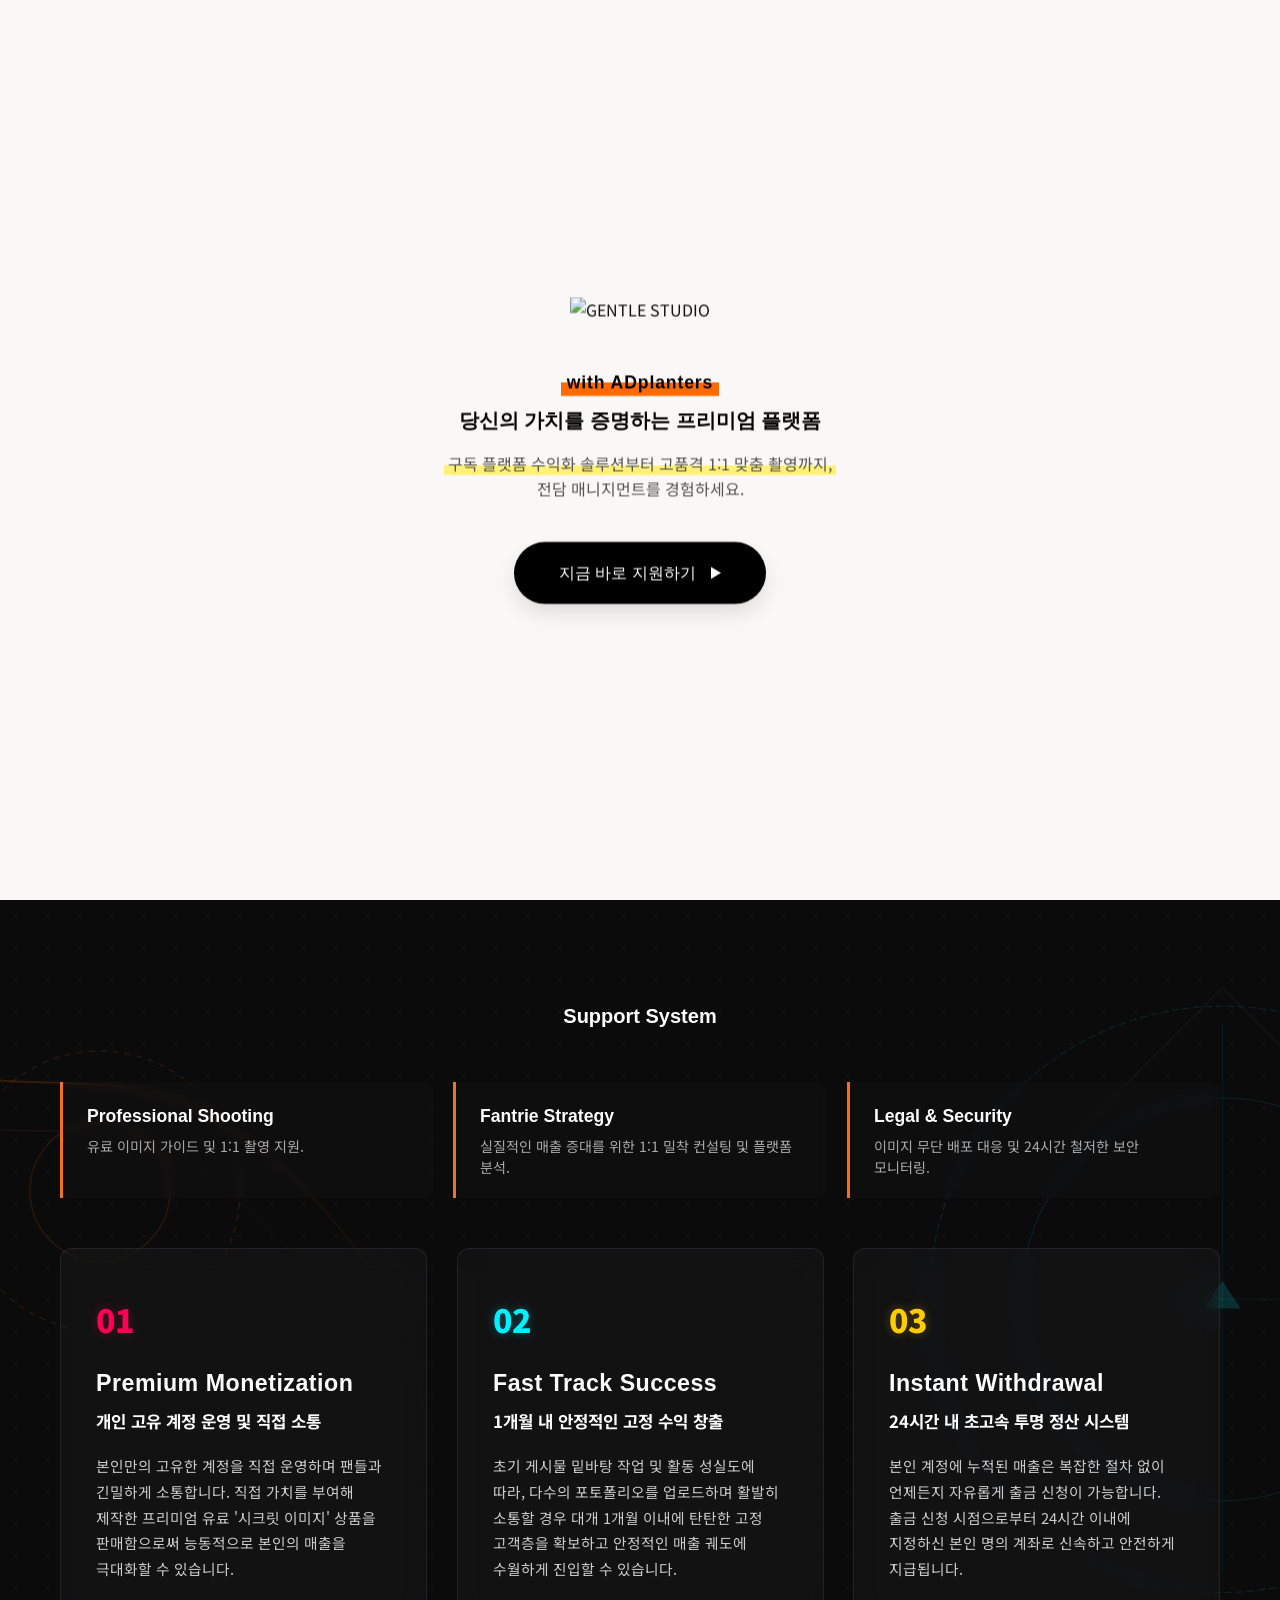
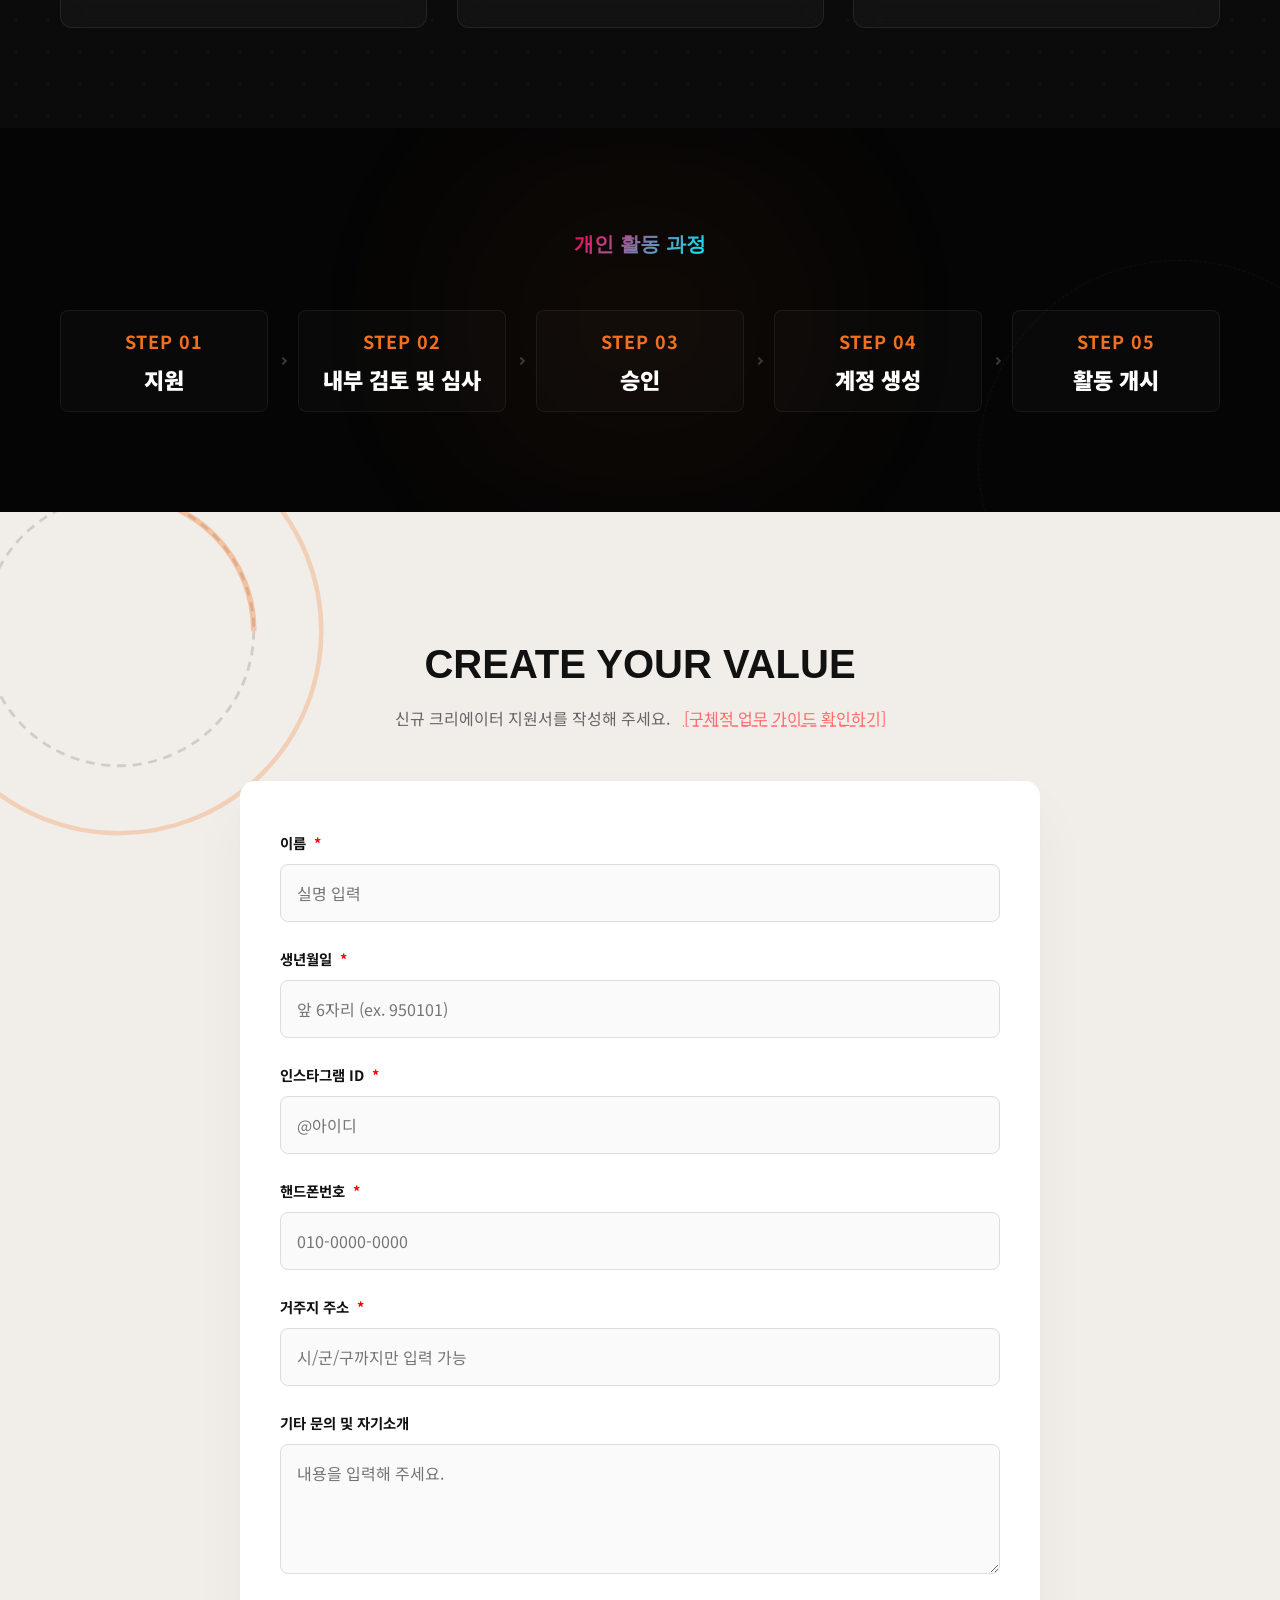
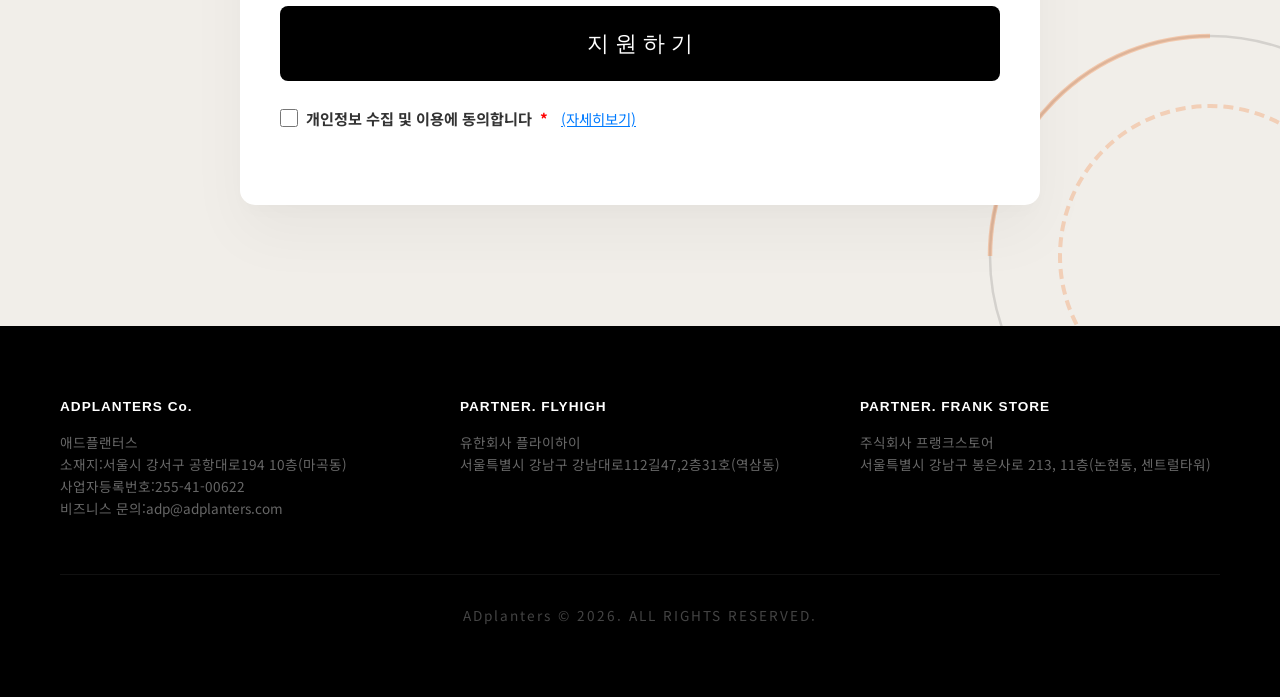
==== index.html @ e16f883f "index.html 업데이트" ====
<!DOCTYPE html>
<html lang="ko">
<head>
    <meta charset="UTF-8">
    <meta name="viewport" content="width=device-width, initial-scale=1.0, minimum-scale=1.0">
    <title>GENTLE STUDIO | Creator Recruitment</title>

    <meta name="format-detection" content="telephone=no, address=no, email=no">

    <meta property="og:type" content="website">
    <meta property="og:url" content="https://lemondetox.github.io/landing/">
    <meta property="og:title" content="GENTLE STUDIO | 크리에이터 지원">
    <meta property="og:description" content="당신의 가치를 증명하는 프리미엄 플랫폼, 전담 매니지먼트를 경험하세요.">
    <meta property="og:image" content="https://rawcdn.githack.com/lemondetox/landing/a0f288e80808452405883cf49c5b54fb92ec953e/%EC%A0%A0%ED%8B%80%EC%8A%A4%ED%8A%9C%EB%94%94%EC%98%A4-%EB%A1%9C%EA%B3%A0_Futura-pt_demi.png?raw=true">
    
    <link rel="stylesheet" href="style.css">
    
    <link rel="stylesheet" href="https://cdn.jsdelivr.net/npm/gmarket-sans@1.0.0/fonts.css">
    <link href="https://fonts.googleapis.com/css2?family=Noto+Sans+KR:wght@400;700;900&display=swap" rel="stylesheet">
</head>
<body>

    <section class="hero">
        <div class="hero-bg"></div>
        <div class="hero-overlay"></div>
        <div class="container hero-content">
            <div class="reveal">
                <img src="https://rawcdn.githack.com/lemondetox/landing/a0f288e80808452405883cf49c5b54fb92ec953e/%EC%A0%A0%ED%8B%80%EC%8A%A4%ED%8A%9C%EB%94%94%EC%98%A4-%EB%A1%9C%EA%B3%A0_Futura-pt_demi.png?raw=true" alt="GENTLE STUDIO" class="main-logo">
                
                <div class="hero-with-brand"><span>with ADplanters</span></div>
                
                <h2 class="hero-sub-title aggro-text">당신의 가치를 증명하는 프리미엄 플랫폼</h2>
                <p class="hero-desc">
                    <span class="highlight">구독 플랫폼 수익화 솔루션부터 고품격 1:1 맞춤 촬영까지,</span><br>
                    전담 매니지먼트를 경험하세요.
                </p>
                <a href="#apply-form" class="btn">
                    지금 바로 지원하기 <span class="btn-arrow"></span>
                </a>
            </div>
        </div>
    </section>

<div class="dark-theme-wrapper">

  <section class="specialties-bg section-padding">
    <div class="container">
      
      <h2 class="hero-sub-title aggro-text" style="text-align: center; margin-bottom: 50px; color: #fff;">
        Support System
      </h2>

      <div class="support-intro-grid">
        <div class="intro-card reveal">
          <h4>Professional Shooting</h4>
          <p>유료 이미지 가이드 및 1:1 촬영 지원.</p>
        </div>
        <div class="intro-card reveal">
          <h4>Fantrie Strategy</h4>
          <p>실질적인 매출 증대를 위한 1:1 밀착 컨설팅 및 플랫폼 분석.</p>
        </div>
        <div class="intro-card reveal">
          <h4>Legal & Security</h4>
          <p>이미지 무단 배포 대응 및 24시간 철저한 보안 모니터링.</p>
        </div>
      </div>

      <div class="spec-grid">
        
        <div class="spec-card reveal">
          <div class="biz-icon id-color">01</div>
          <h3>Premium Monetization</h3>
          <p class="spec-title">개인 고유 계정 운영 및 직접 소통</p>
          <p class="spec-desc">
            본인만의 고유한 계정을 직접 운영하며 팬들과 긴밀하게 소통합니다. 직접 가치를 부여해 제작한 프리미엄 유료 '시크릿 이미지' 상품을 판매함으로써 능동적으로 본인의 매출을 극대화할 수 있습니다.
          </p>
        </div>
        
        <div class="spec-card reveal">
          <div class="biz-icon time-color">02</div>
          <h3>Fast Track Success</h3>
          <p class="spec-title">1개월 내 안정적인 고정 수익 창출</p>
          <p class="spec-desc">
            초기 게시물 밑바탕 작업 및 활동 성실도에 따라, 다수의 포토폴리오를 업로드하며 활발히 소통할 경우 대개 1개월 이내에 탄탄한 고정 고객층을 확보하고 안정적인 매출 궤도에 수월하게 진입할 수 있습니다.
          </p>
        </div>
        
        <div class="spec-card reveal">
          <div class="biz-icon pay-color">03</div>
          <h3>Instant Withdrawal</h3>
          <p class="spec-title">24시간 내 초고속 투명 정산 시스템</p>
          <p class="spec-desc">
            본인 계정에 누적된 매출은 복잡한 절차 없이 언제든지 자유롭게 출금 신청이 가능합니다. 출금 신청 시점으로부터 24시간 이내에 지정하신 본인 명의 계좌로 신속하고 안전하게 지급됩니다.
          </p>
        </div>
        
      </div>
    </div>
  </section>

  <section class="activity-section section-padding" style="padding-top: 100px;">
    <div class="container">
      
      <h2 class="hero-sub-title aggro-text" style="text-align: center; margin-bottom: 50px;">
        <span class="gradient-text">개인 활동 과정</span>
      </h2>

      <div class="process-steps">
        
        <div class="step-item reveal">
          <span class="step-num">STEP 01</span>
          <p class="step-text">지원</p>
        </div>
        
        <div class="step-arrow"></div>
        
        <div class="step-item reveal">
          <span class="step-num">STEP 02</span>
          <p class="step-text">내부 검토 및 심사</p>
        </div>
        
        <div class="step-arrow"></div>
        
        <div class="step-item reveal">
          <span class="step-num">STEP 03</span>
          <p class="step-text">승인</p>
        </div>
        
        <div class="step-arrow"></div>
        
        <div class="step-item reveal">
          <span class="step-num">STEP 04</span>
          <p class="step-text">계정 생성</p>
        </div>
        
        <div class="step-arrow"></div>
        
        <div class="step-item reveal">
          <span class="step-num">STEP 05</span>
          <p class="step-text">활동 개시</p>
        </div>
        
      </div>

    </div>
  </section>

</div>

    <section class="section-padding apply-section" id="apply-form">
        <div class="container">
            <div class="reveal" style="text-align: center; margin-bottom: 50px;">
                <h2 class="aggro-text" style="font-size: 2.5rem;">CREATE YOUR VALUE</h2>
                <p style="color: #666; margin-top: 10px;">
                    신규 크리에이터 지원서를 작성해 주세요. 
                    <a href="work-details.html" target="_blank" style="color: #ff6b6b; text-decoration: underline dashed; margin-left:10px;">[구체적 업무 가이드 확인하기]</a>
                </p>
            </div>

            <div class="contact-form reveal">
                <form id="db-form">
                    
                    <div class="form-group">
                        <label for="user-name">이름 <span>*</span></label>
                        <input type="text" id="user-name" name="entry.729501465" required placeholder="실명 입력" autocomplete="name">
                    </div>
                    <div class="form-group">
                        <label for="user-age">생년월일 <span>*</span></label>
                        <input type="text" id="user-age" name="entry.733810342" required placeholder="앞 6자리 (ex. 950101)" inputmode="numeric" pattern="[0-9]*">
                    </div>
                    <div class="form-group">
                        <label for="user-insta">인스타그램 ID <span>*</span></label>
                        <input type="text" id="user-insta" name="entry.367028870" required placeholder="@아이디" autocomplete="off">
                    </div>
                    <div class="form-group">
                        <label for="user-phone">핸드폰번호 <span>*</span></label>
                        <input type="tel" id="user-phone" name="entry.2026478817" required placeholder="010-0000-0000" autocomplete="tel">
                    </div>
                    <div class="form-group">
                        <label for="user-address">거주지 주소 <span>*</span></label>
                        <input type="text" id="user-address" name="entry.57993758" required placeholder="시/군/구까지만 입력 가능">
                    </div>
                    <div class="form-group">
                        <label for="user-msg">기타 문의 및 자기소개</label>
                        <textarea id="user-msg" name="entry.560457822" rows="4" placeholder="내용을 입력해 주세요."></textarea>
                    </div>
                    <button type="submit" class="btn-submit aggro-text">지 원 하 기</button>
                    
                    <div class="form-group privacy-group">
                        <div class="checkbox-container">
                            <input type="checkbox" id="privacy-agree" name="privacy_agree">
                            <label for="privacy-agree">
                                개인정보 수집 및 이용에 동의합니다 <span class="required">*</span>
                            </label>
                            <a href="privacy.html" target="_blank" class="link-detail">(자세히보기)</a>
                        </div>
                        <div id="privacy-error" class="error-text" style="display: none;">필수체크항목입니다</div>
                    </div>
                </form>
            </div>
        </div>
    </section>

    <footer class="site-footer">
        <div class="container">
            <div class="footer-grid">
                <div class="footer-item">
                    <h4>ADPLANTERS Co.</h4>
                    <p>애드플랜터스<br>
                    소재지:서울시 강서구 공항대로194 10층(마곡동)<br>
                    사업자등록번호:255-41-00622<br>
                    비즈니스 문의:adp@adplanters.com</p>
                </div>
                <div class="footer-item">
                    <h4>PARTNER. FLYHIGH</h4>
                    <p>유한회사 플라이하이<br>
                    서울특별시 강남구 강남대로112길47,2층31호(역삼동)</p>
                </div>
                <div class="footer-item">
                    <h4>PARTNER. FRANK STORE</h4>
                    <p>주식회사 프랭크스토어<br>
                     서울특별시 강남구 봉은사로 213, 11층(논현동, 센트럴타워)</p>
                </div>
            </div>
            <div class="copyright">ADplanters &copy; 2026. ALL RIGHTS RESERVED.</div>
        </div>
    </footer>

    <script src="script.js"></script>
</body>
</html>
---- style.css ----
:root {
    --bg-color: #faf9f7; 
    --bg-alt: #f1eee9;   
    --text-dark: #111111;
    --text-light: #555555;
    
    /* 제목 및 강조용: G마켓 산스 적용 */
    --font-aggro: 'GmarketSansBold', sans-serif; 
    
    /* 본문용: Noto Sans */
    --font-sans: 'Noto Sans KR', sans-serif;
    --highlight-color: #fff176;
}

/* 1. 기본 초기화 */
* { margin: 0; padding: 0; box-sizing: border-box; }
html { scroll-behavior: smooth; }

body {
    font-family: var(--font-sans);
    color: var(--text-dark);
    background-color: var(--bg-color);
    line-height: 1.6;
    overflow-x: hidden;
}

/* 2. 스크롤 애니메이션 설정 (Reveal) - 호버 충돌 버그 전면 수정 */
.reveal {
    opacity: 0;
    transform: translateY(30px) translateZ(0);
    -webkit-transform: translateY(30px) translateZ(0);
    backface-visibility: hidden;
    -webkit-backface-visibility: hidden;
    transition: opacity 0.8s cubic-bezier(0.25, 1, 0.5, 1), 
                transform 0.8s cubic-bezier(0.25, 1, 0.5, 1);
    will-change: transform, opacity;
}

/* 스크롤 도달 시 활성화 상태 */
.reveal.active {
    opacity: 1 !important;
    transform: translateY(0) translateZ(0) !important;
    -webkit-transform: translateY(0) translateZ(0) !important;
}

/* 공통 컨테이너 */
.container { 
    position: relative; 
    z-index: 50;
    max-width: 1200px; 
    margin: 0 auto; 
    padding: 0 20px; 
}

/* 3. Hero Section */
.hero {
    position: relative;
    min-height: 100vh;
    display: flex;
    align-items: center;
    justify-content: center;
    text-align: center;
    background-color: var(--bg-color);
    z-index: 1;
    overflow: hidden;
}

.hero-bg {
    position: absolute;
    top: 0; left: 0; width: 100%; height: 100%;
    background-image: url('https://rawcdn.githack.com/lemondetox/landing/6fd5946b1fd15ceca2fa93345dbb560b29ef018d/%ED%81%AC%EB%A6%AC%EC%97%90%EC%9D%B4%ED%84%B0.png?raw=true');
    background-size: cover;
    background-position: center;
    filter: blur(3.5px);
    opacity: 0.4;
    z-index: 2;
}

.hero-overlay {
    position: absolute;
    top: 0; left: 0; width: 100%; height: 100%;
    background: rgba(250, 249, 247, 0.6);
    z-index: 3;
}

.hero-content {
    position: relative;
    z-index: 10;
}

.main-logo { 
    width: 100%;        
    max-width: 900px;    
    margin-bottom: 30px; 
    height: auto;        
}

/* 브랜드 라인 (깔끔한 검정 글씨) */
.hero-with-brand {
    font-size: 1.1rem;
    font-weight: 600;           
    color: #000000;             
    margin-top: 15px;
    margin-bottom: 8px;
    letter-spacing: 0.05em;
    text-align: center;
    font-family: 'Futura', 'Montserrat', sans-serif;
}

/* 주황색 하이라이트 효과 부분 */
.hero-with-brand span {
    position: relative;
    display: inline-block;
    padding: 0 6px;            
    background: linear-gradient(180deg, transparent 50%, #ff6b00 50%);
}

.hero-sub-title { 
    font-family: var(--font-aggro); 
    font-size: 1.25rem; 
    margin-bottom: 15px; 
    color: #000; 
}

.hero-desc { 
    font-size: 1rem; 
    color: var(--text-light); 
    margin-bottom: 40px; 
    word-break: keep-all; 
}

.aggro-text { font-family: var(--font-aggro); }

/* 형광펜 효과 */
.highlight {
    background: linear-gradient(180deg, transparent 60%, var(--highlight-color) 60%);
    padding: 0 4px;
}

/* 버튼 스타일 */
.btn {
    display: inline-flex;
    align-items: center;
    padding: 18px 45px;
    background: #000;
    color: #fff !important;
    text-decoration: none;
    border-radius: 50px;
    font-family: var(--font-aggro);
    transition: all 0.3s ease;
    box-shadow: 0 10px 20px rgba(0,0,0,0.1);
}

.btn:hover { transform: translateY(-3px); box-shadow: 0 15px 30px rgba(0,0,0,0.2); }

.btn-arrow {
    width: 0; height: 0;
    border-top: 6px solid transparent;
    border-bottom: 6px solid transparent;
    border-left: 10px solid #fff;
    margin-left: 15px;
}


/* ==========================================
   다크 통합 래퍼 (그라데이션 텍스트 가독성 최적화 세팅)
   ========================================== */
.dark-theme-wrapper {
    position: relative;
    background-color: #050505; 
    z-index: 10;
    overflow: hidden; 
}

.dark-theme-wrapper::before {
    content: '';
    position: absolute;
    top: 0;
    left: 0;
    width: 100%;
    height: 100%;
    background-image: url("https://rawcdn.githack.com/lemondetox/landing/95039a1d7aeacab0e42e5237d68840ef68c95f6d/%EB%B0%B0%EA%B2%BD%EC%A7%80.jpg?raw=true");
    background-size: cover;
    background-position: center;
    background-repeat: no-repeat;
    opacity: 0.1;       
    filter: blur(12px); 
    z-index: 1; 
    pointer-events: none; 
}

.dark-theme-wrapper::after {
    content: '';
    position: absolute;
    top: 0; left: 0; width: 100%; height: 100%;
    background: linear-gradient(180deg, #050505 0%, transparent 15%, transparent 85%, #050505 100%);
    z-index: 2;
    pointer-events: none;
}


/* ==========================================
   4. Support System (프리미엄 기하학 SVG 일러스트 배경 탑재)
   ========================================== */
.specialties-bg { 
    position: relative; 
    overflow: hidden;
    background-color: #0b0b0c; 
    color: #fff; 
    z-index: 20; 
    
    /* PC용 기본 도트 패턴 */
    background-image: radial-gradient(rgba(255, 255, 255, 0.04) 1.5px, transparent 1.5px);
    background-size: 32px 32px;
    transition: background 0.3s ease;
}
.section-padding { padding: 100px 0; }

/* 왼쪽 배경: 프리미엄 오렌지 테크니컬 유기적 라인 & 차트 일러스트 */
.specialties-bg::before {
    content: "";
    position: absolute;
    top: 5%;
    left: -50px;
    width: 500px;
    height: 800px;
    z-index: 1;
    pointer-events: none;
    background-repeat: no-repeat;
    background-size: contain;
    background-image: url("data:image/svg+xml,%3Csvg xmlns='http://www.w3.org/2000/svg' width='500' height='800' viewBox='0 0 500 800' fill='none'%3E%3Cpath d='M-100 100 C 100 200, 200 50, 400 300 S 300 700, 600 600' stroke='url(%23grad1)' stroke-width='2' opacity='0.25'/%3E%3Cpath d='M-100 160 C 120 240, 180 100, 380 360 S 340 690, 580 640' stroke='url(%23grad1)' stroke-width='1' opacity='0.15'/%3E%3Ccircle cx='150' cy='250' r='140' stroke='%23ff6b00' stroke-width='1' stroke-dasharray='6 6' opacity='0.2'/%3E%3Ccircle cx='150' cy='250' r='70' stroke='%23ff6b00' stroke-width='1.5' opacity='0.12'/%3E%3Cdefs%3E%3ClinearGradient id='grad1' x1='0%25' y1='0%25' x2='100%25' y2='100%25'%3E%3Cstop offset='0%25' stop-color='%23ff6b00'/%3E%3Cstop offset='100%25' stop-color='transparent'/%3E%3C/linearGradient%3E%3C/defs%3E%3C/svg%3E");
    transition: all 0.3s ease;
}

/* 오른쪽 배경: 세련된 테크 에이전시 서클 & 디지털 레이아웃 일러스트 */
.specialties-bg::after {
    content: "";
    position: absolute;
    bottom: 5%;
    right: -80px;
    width: 550px;
    height: 800px;
    z-index: 1;
    pointer-events: none;
    background-repeat: no-repeat;
    background-size: contain;
    background-image: url("data:image/svg+xml,%3Csvg xmlns='http://www.w3.org/2000/svg' width='600' height='800' viewBox='0 0 600 800' fill='none'%3E%3Ccircle cx='450' cy='450' r='220' stroke='%2300f0ff' stroke-width='1' opacity='0.12'/%3E%3Ccircle cx='450' cy='450' r='320' stroke='%2300f0ff' stroke-width='1' stroke-dasharray='8 4' opacity='0.15'/%3E%3Cline x1='100' y1='450' x2='600' y2='450' stroke='%2300f0ff' stroke-width='1' opacity='0.08'/%3E%3Cline x1='450' y1='150' x2='450' y2='750' stroke='%2300f0ff' stroke-width='1' opacity='0.08'/%3E%3Cpath d='M 280 280 L 450 110 L 620 280' stroke='%23ffffff' stroke-width='1' opacity='0.08'/%3E%3Cpolygon points='450,430 470,460 430,460' fill='%2300f0ff' opacity='0.15'/%3E%3C/svg%3E");
    transition: all 0.3s ease;
}

/* 3대 기본 지원 핵심 요약 스펙 그리드 */
.support-intro-grid {
    display: grid;
    grid-template-columns: repeat(3, 1fr);
    gap: 20px;
    margin-bottom: 50px;
}

.intro-card {
    background: rgba(255, 255, 255, 0.015);
    border-left: 3px solid #f37021; 
    padding: 20px 24px;
    border-radius: 0 8px 8px 0;
    backdrop-filter: blur(5px);
    -webkit-backdrop-filter: blur(5px);
}

.intro-card h4 {
    font-family: var(--font-aggro);
    font-size: 1.1rem;
    color: #ffffff;
    margin-bottom: 6px;
}

.intro-card p {
    font-size: 0.88rem;
    color: #aaaaaa;
    line-height: 1.5;
    word-break: keep-all;
}

/* 심층 프리미엄 강점 그리드 */
.spec-grid { 
    display: grid; 
    grid-template-columns: repeat(auto-fit, minmax(280px, 1fr)); 
    gap: 30px; 
}

/* 시네마틱 글래스모피즘 박스 구조 설정 */
.spec-card { 
    background: rgba(255, 255, 255, 0.03); 
    backdrop-filter: blur(15px); 
    -webkit-backdrop-filter: blur(15px);
    border: 1px solid rgba(255, 255, 255, 0.08); 
    padding: 45px 35px; 
    border-radius: 12px;
    transform-style: preserve-3d;
    -webkit-transform-style: preserve-3d;
    transition: all 0.4s cubic-bezier(0.16, 1, 0.3, 1);
}

.spec-card.active:hover { 
    transform: translateY(-8px) translateZ(0) !important;
    -webkit-transform: translateY(-8px) translateZ(0) !important;
    background: rgba(255, 255, 255, 0.07);
    border-color: rgba(255, 255, 255, 0.25);
    box-shadow: 0 20px 40px rgba(0, 0, 0, 0.6);
}

.spec-card h3 { 
    margin-bottom: 6px; 
    font-size: 1.45rem; 
    color: #fff; 
    font-family: var(--font-aggro);
    letter-spacing: 0.5px;
}

.spec-title {
    font-size: 1.05rem;
    font-weight: 700;
    color: #ffffff;
    margin-bottom: 18px;
}

.spec-desc { 
    color: #cccccc; 
    font-size: 0.92rem; 
    line-height: 1.75;
    word-break: keep-all;
}

/* 숫자 인디케이터 라벨 */
.biz-icon {
    font-size: 2rem;
    font-weight: 900;
    margin-bottom: 20px;
    font-family: 'Noto Sans KR', sans-serif;
}
.biz-icon.id-color { color: #ff0055; text-shadow: 0 0 10px rgba(255, 0, 85, 0.3); }
.biz-icon.time-color { color: #00f0ff; text-shadow: 0 0 10px rgba(0, 240, 255, 0.3); }
.biz-icon.pay-color { color: #ffcc00; text-shadow: 0 0 10px rgba(255, 204, 0, 0.3); }


/* ==========================================
   5. Form Section (모바일 왜곡 절대 안 일어나는 고정 크기 듀얼 배치)
   ========================================== */
.apply-section { 
    background: var(--bg-alt); 
    position: relative; 
    z-index: 20; 
    overflow: hidden; 
    padding: 120px 0;
}

/* 신청폼 왼쪽 상단: 모던 테크 서클 패턴 */
.apply-section::before {
    content: "";
    position: absolute;
    top: -50px;
    left: -50px;
    width: 450px;
    height: 450px;
    z-index: 1;
    pointer-events: none;
    background-repeat: no-repeat;
    background-size: contain;
    background-image: url("data:image/svg+xml,%3Csvg xmlns='http://www.w3.org/2000/svg' width='400' height='400' viewBox='0 0 400 400' fill='none'%3E%3Ccircle cx='150' cy='150' r='180' stroke='%23f37021' stroke-width='4' opacity='0.25'/%3E%3Ccircle cx='150' cy='150' r='120' stroke='%23000000' stroke-width='2.5' stroke-dasharray='8 6' opacity='0.14'/%3E%3Cpath d='M 150 30 A 120 120 0 0 1 270 150' stroke='%23f37021' stroke-width='5' opacity='0.35'/%3E%3C/svg%3E");
    transition: all 0.3s ease;
}

/* 신청폼 오른쪽 하단: 모던 기하학 곡선 아웃라인 */
.apply-section::after {
    display: block !important; 
    content: "";
    position: absolute;
    bottom: -80px;
    right: -80px;
    width: 500px;
    height: 500px;
    z-index: 1;
    pointer-events: none;
    background-repeat: no-repeat;
    background-size: contain;
    background-image: url("data:image/svg+xml,%3Csvg xmlns='http://www.w3.org/2000/svg' width='500' height='500' viewBox='0 0 500 500' fill='none'%3E%3Ccircle cx='350' cy='350' r='220' stroke='%23000000' stroke-width='2.5' opacity='0.12'/%3E%3Ccircle cx='350' cy='350' r='150' stroke='%23f37021' stroke-width='4' stroke-dasharray='10 6' opacity='0.25'/%3E%3Cpath d='M 130 350 A 220 220 0 0 1 350 130' stroke='%23f37021' stroke-width='4.5' opacity='0.3'/%3E%3C/svg%3E");
    transition: all 0.3s ease;
}

.contact-form { 
    position: relative;
    z-index: 5;
    background: #fff; 
    padding: 50px 40px; 
    border-radius: 15px; 
    max-width: 800px; 
    margin: 0 auto; 
    box-shadow: 0 30px 60px rgba(0, 0, 0, 0.04), 0 10px 20px rgba(0, 0, 0, 0.02); 
}

.form-group { margin-bottom: 25px; text-align: left; }
.form-group label { display: block; margin-bottom: 10px; font-weight: 700; color: #111; font-size: 0.9rem; }

.form-group label span {
    color: #ff0000 !important;
    margin-left: 4px;
    font-weight: bold;
}

.form-group input, .form-group textarea { 
    width: 100%; 
    padding: 16px; 
    border: 1px solid #ddd; 
    border-radius: 8px; 
    font-family: var(--font-sans); 
    background: #fafafa;
    font-size: 1rem;
}

.form-group input:focus { outline: none; border-color: #000; background: #fff; }

.btn-submit { 
    width: 100%; 
    padding: 22px; 
    background: #000; 
    color: #fff; 
    border: none; 
    font-family: var(--font-aggro); 
    font-size: 1.4rem; 
    border-radius: 8px; 
    cursor: pointer; 
    transition: background 0.3s;
}

.btn-submit:hover { background: #333; }


/* ==========================================
   6. Footer
   ========================================== */
.site-footer { 
    background: #000; 
    color: #fff; 
    padding: 70px 0; 
    font-size: 0.85rem; 
    position: relative; 
    z-index: 20; 
}

.footer-grid { 
    display: grid; 
    grid-template-columns: repeat(auto-fit, minmax(250px, 1fr)); 
    gap: 40px; 
}

.footer-item h4 { font-family: var(--font-aggro); margin-bottom: 15px; letter-spacing: 1px; }
.footer-item p { color: #666; margin-bottom: 5px; }

.copyright { 
    margin-top: 50px; 
    padding-top: 30px; 
    border-top: 1px solid #111; 
    text-align: center; 
    color: #444; 
    letter-spacing: 2px;
}

/* 개인정보 동의 영역 스타일 */
.privacy-group {
    margin-top: 25px;
    margin-bottom: 25px;
}

.checkbox-container {
    display: flex;
    align-items: center;
    flex-wrap: wrap;
    gap: 8px;
}

.checkbox-container input[type="checkbox"] {
    width: 18px;
    height: 18px;
    margin: 0;
    cursor: pointer;
    flex-shrink: 0; 
}

.checkbox-container label {
    display: inline; 
    margin-bottom: 0;
    cursor: pointer;
    font-size: 0.95rem;
    color: #333;
}

.checkbox-container .required {
    color: #ff4d4d;
}

.link-detail {
    color: #007bff;
    text-decoration: underline;
    font-size: 0.9rem;
    margin-left: 5px;
}

.error-text {
    color: #ff4d4d;
    font-size: 0.85rem;
    margin-top: 8px;
    font-weight: 700;
    text-align: left;
}


/* ==========================================
   7. 개인 활동 과정 프리미엄 스타일 (오렌지 래디얼 후광 및 점선 원형 패턴 탑재)
   ========================================== */
.activity-section {
    background-color: transparent; 
    color: #ffffff;
    position: relative;
    z-index: 20;
    padding-top: 0; 
    padding-bottom: 100px;
    overflow: hidden;
}

/* 활동 과정 배경: 조명 효과 */
.activity-section::before {
    content: "";
    position: absolute;
    top: 50%; left: 50%;
    transform: translate(-50%, -50%);
    width: 800px; height: 400px;
    background: radial-gradient(circle, rgba(243, 112, 33, 0.05) 0%, transparent 70%);
    filter: blur(30px);
    z-index: 1;
    pointer-events: none;
    transition: all 0.3s ease;
}

/* 활동 과정 배경: 점선 원형 패턴 */
.activity-section::after {
    content: "";
    position: absolute;
    bottom: -150px;
    right: -100px;
    width: 400px;
    height: 400px;
    border: 1px dashed rgba(255, 255, 255, 0.04);
    border-radius: 50%;
    z-index: 1;
    pointer-events: none;
    transition: all 0.3s ease;
}

.gradient-text {
    background: linear-gradient(135deg, #ff0055, #00f0ff);
    background-clip: text;
    -webkit-background-clip: text;
    -webkit-text-fill-color: transparent;
}

.process-steps {
    position: relative;
    z-index: 5;
    display: flex;
    align-items: center;
    justify-content: space-between;
    gap: 8px;
    margin-top: 40px;
}

.process-steps .step-item {
    text-align: center;
}

.step-item {
    flex: 1;
    background: rgba(255, 255, 255, 0.02);
    border: 1px solid rgba(255, 255, 255, 0.06);
    padding: 16px 8px; 
    border-radius: 8px;
    transform-style: preserve-3d;
    -webkit-transform-style: preserve-3d;
    transition: all 0.3s cubic-bezier(0.16, 1, 0.3, 1);
}

.step-item.active:hover {
    background: rgba(255, 255, 255, 0.05);
    border-color: #f37021;
    transform: translateY(-3px) translateZ(0) !important;
    -webkit-transform: translateY(-3px) translateZ(0) !important;
}

/* STEP 01, STEP 02 등 숫자 부분 크기 대폭 상향 */
.process-steps .step-num {
    font-size: 18px !important;   
    font-weight: 700;            
    color: #f37021; 
    letter-spacing: 1px;         
    display: block;
    margin-bottom: 8px;          
}

/* '지원', '승인' 등 한글 텍스트 대폭 상향 및 타이틀 하단 시인성 확보 */
.process-steps .step-text {
    font-size: 22px !important;   
    font-weight: 900;            
    color: #fff;                 
    line-height: 1.4;
    word-break: keep-all;
}

.step-arrow {
    width: 6px;
    height: 6px;
    border-top: 2px solid rgba(255, 255, 255, 0.2);
    border-right: 2px solid rgba(255, 255, 255, 0.2);
    transform: rotate(45deg);
    flex-shrink: 0;
    margin: 0 4px;
}

/* 지원하기 버튼이 전송 중(잠금) 상태일 때의 비활성화 스타일 */
.btn-submit:disabled {
    background: #666 !important; 
    opacity: 0.6;               
    cursor: not-allowed;        
}


/* ==========================================
   ✨ [완벽 수정] 모바일(90% 사용자) 화면 매칭 및 흐려짐 현상 차단 솔루션
   ========================================== */
@media (max-width: 1024px) {
    /* 1. Support System 영역 모바일 최적화 */
    .specialties-bg {
        /* 모바일 액정 가독성을 위해 도트 밀도와 선명도를 3배 상향 */
        background-image: radial-gradient(rgba(255, 255, 255, 0.12) 2px, transparent 2px) !important;
        background-size: 20px 20px !important;
    }
    
    /* 세로로 정렬된 카드 뒤에 완전히 묻히지 않도록, 패턴 크기를 키우고 상하 여백 공간으로 탈출 배치 */
    .specialties-bg::before {
        width: 380px !important;    /* 패턴 크기 확대 */
        height: 600px !important;
        left: -80px !important;
        top: -5% !important;        /* 타이틀 좌측 여백 뒤쪽으로 이동 */
        opacity: 0.45 !important;   /* 유리 필터 블러를 뚫고 나오도록 투명도 대폭 상향 */
    }
    .specialties-bg::after {
        width: 400px !important;
        height: 600px !important;
        right: -100px !important;
        bottom: -5% !important;     /* 최하단 카드 아래 여백으로 이동 */
        opacity: 0.45 !important;
    }

    /* 2. 신청폼 영역 모바일 최적화 */
    .apply-section::before {
        width: 260px !important;
        height: 260px !important;
        top: -40px !important;
        left: -40px !important;
        opacity: 0.45 !important;
    }
    .apply-section::after {
        width: 280px !important;
        height: 280px !important;
        bottom: -50px !important;
        right: -50px !important;
        opacity: 0.45 !important;
    }

    /* 3. 개인 활동 과정 섹션 모바일 최적화 */
    /* 모바일에서 5개 박스가 세로로 길게 정렬되므로 은은한 주황색 백라이트 크기를 와이드하게 확장 */
    .activity-section::before {
        width: 140% !important;
        height: 500px !important;
        background: radial-gradient(circle, rgba(243, 112, 33, 0.15) 0%, transparent 70%) !important; /* 조명 강도를 3배 강화 */
        filter: blur(25px) !important;
    }
    /* 구석에 조그맣게 밀려서 잘렸던 원형을 눈에 띄는 크기로 키우고 테두리 선명화 */
    .activity-section::after {
        width: 280px !important;
        height: 280px !important;
        bottom: -40px !important;
        right: -40px !important;
        border: 1.5px dashed rgba(243, 112, 33, 0.18) !important; /* 실선 두께 및 브랜드 컬러 주황색 반영 */
    }
}

@media (max-width: 991px) {
    .support-intro-grid {
        grid-template-columns: 1fr; 
        gap: 12px;
    }
    .spec-grid {
        grid-template-columns: repeat(2, 1fr);
    }
    .process-steps {
        gap: 4px;
    }
}

@media (max-width: 768px) {
    .hero-with-brand {
        font-size: 0.95rem;
        margin-top: 10px;
        margin-bottom: 5px;
    }

    .spec-grid {
        grid-template-columns: 1fr;
        gap: 25px;
    }
    .spec-card {
        padding: 35px 25px;
    }
    
    .process-steps {
        flex-direction: column;
        gap: 12px;
    }
    .step-item {
        width: 100%;
        padding: 16px 20px;
    }
    .step-arrow {
        transform: rotate(135deg);
        margin: 4px 0;
    }
}
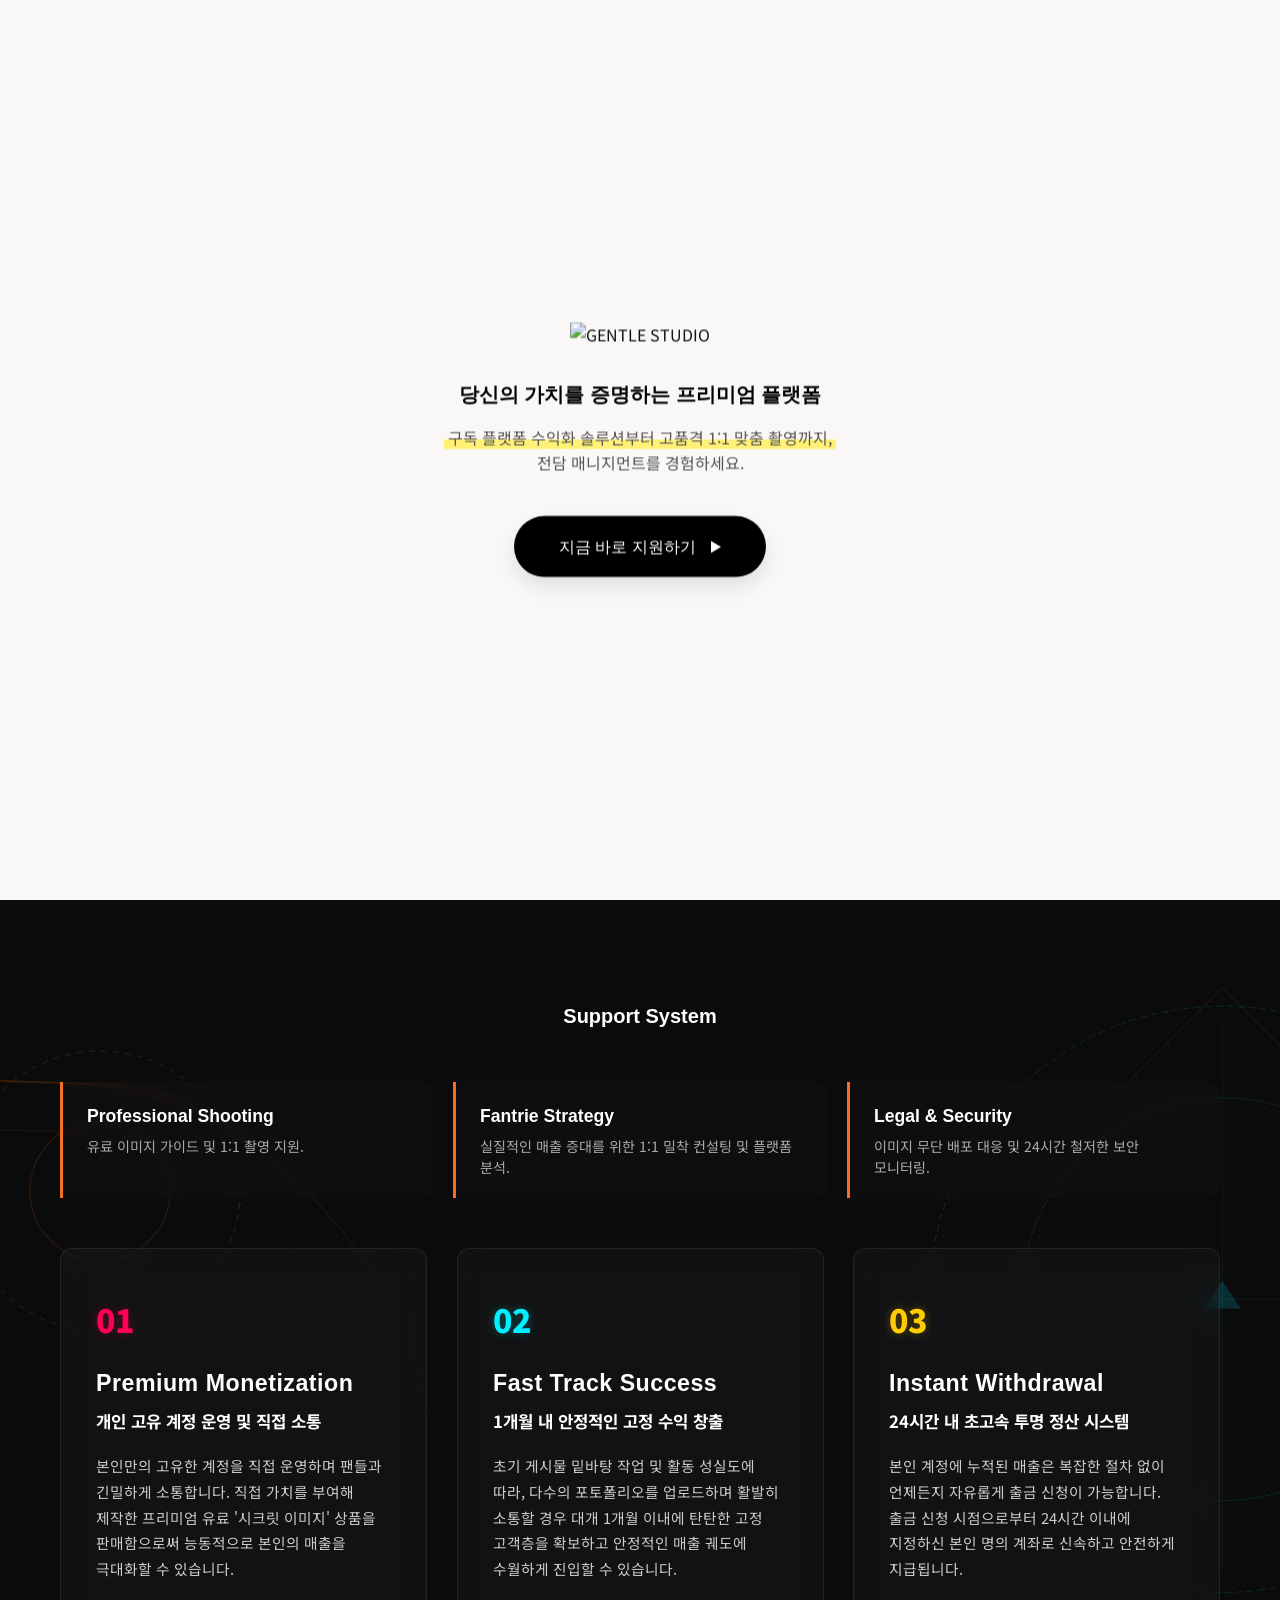
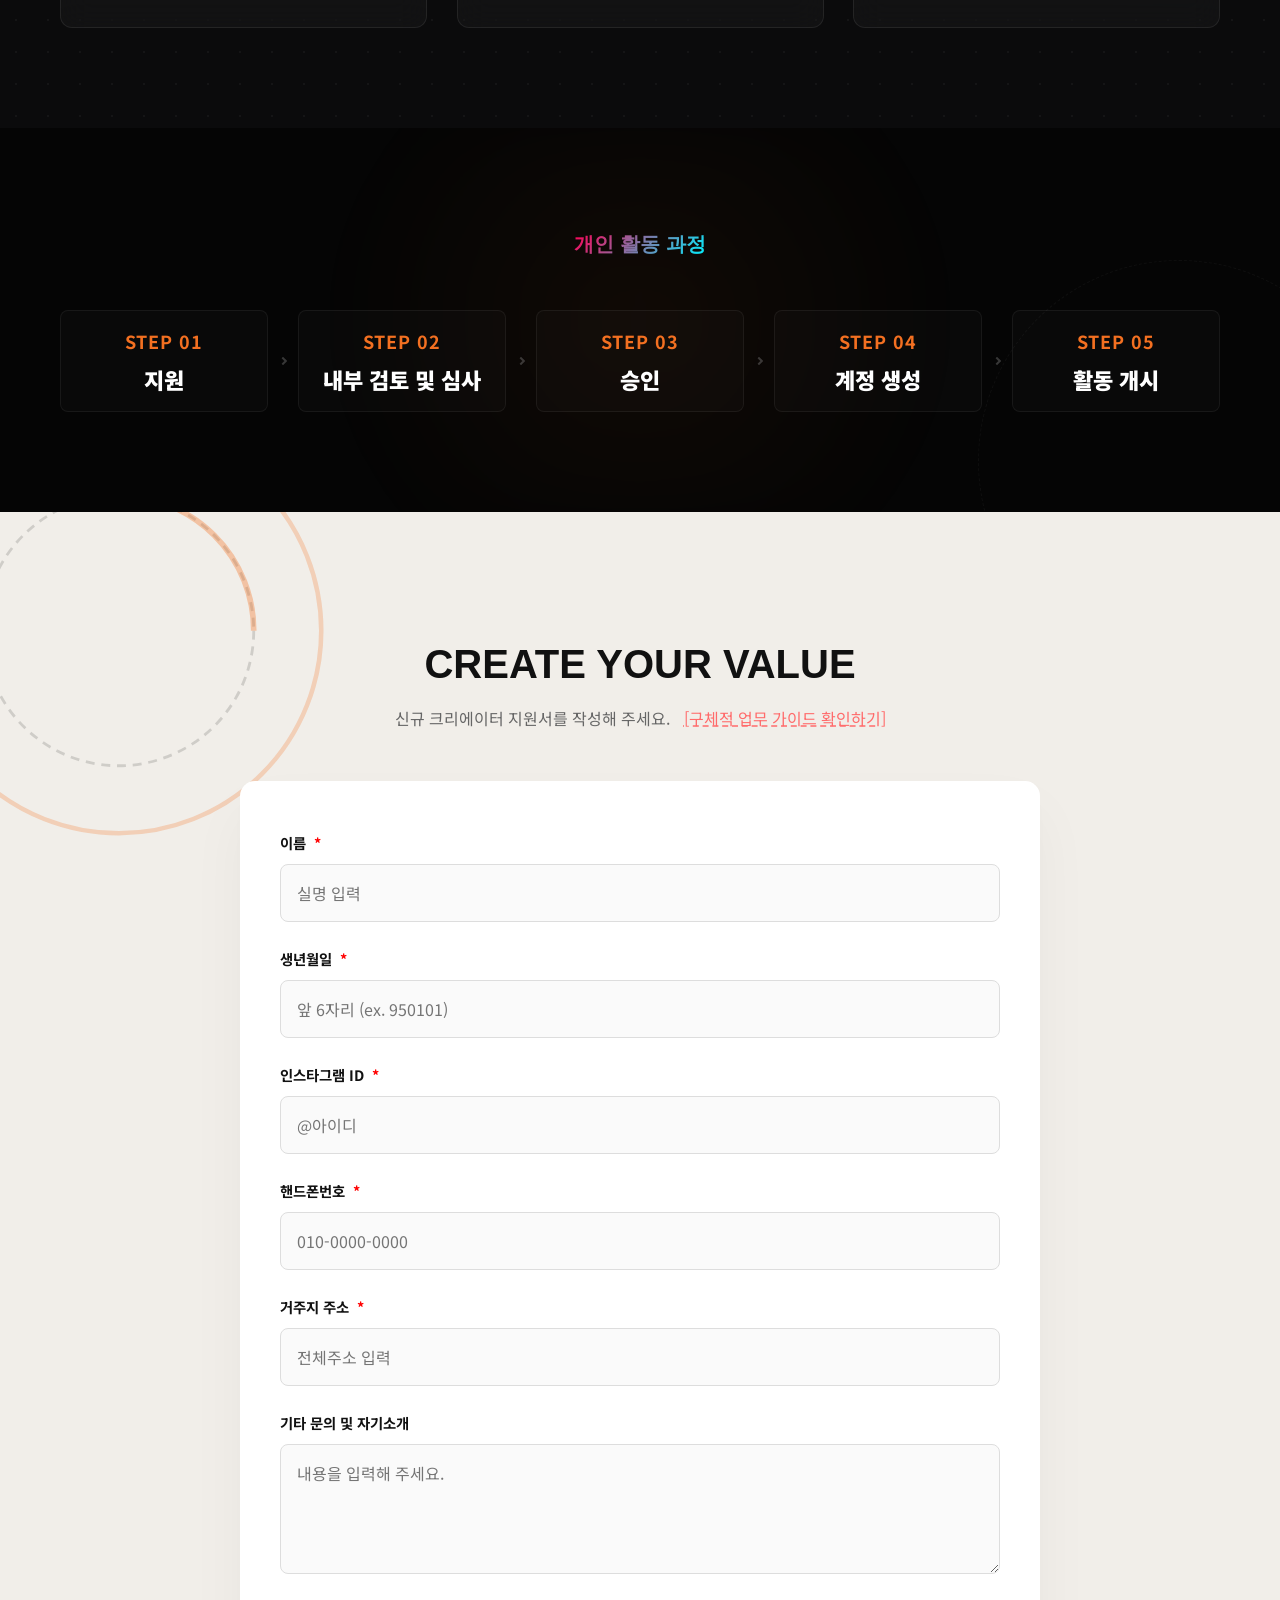
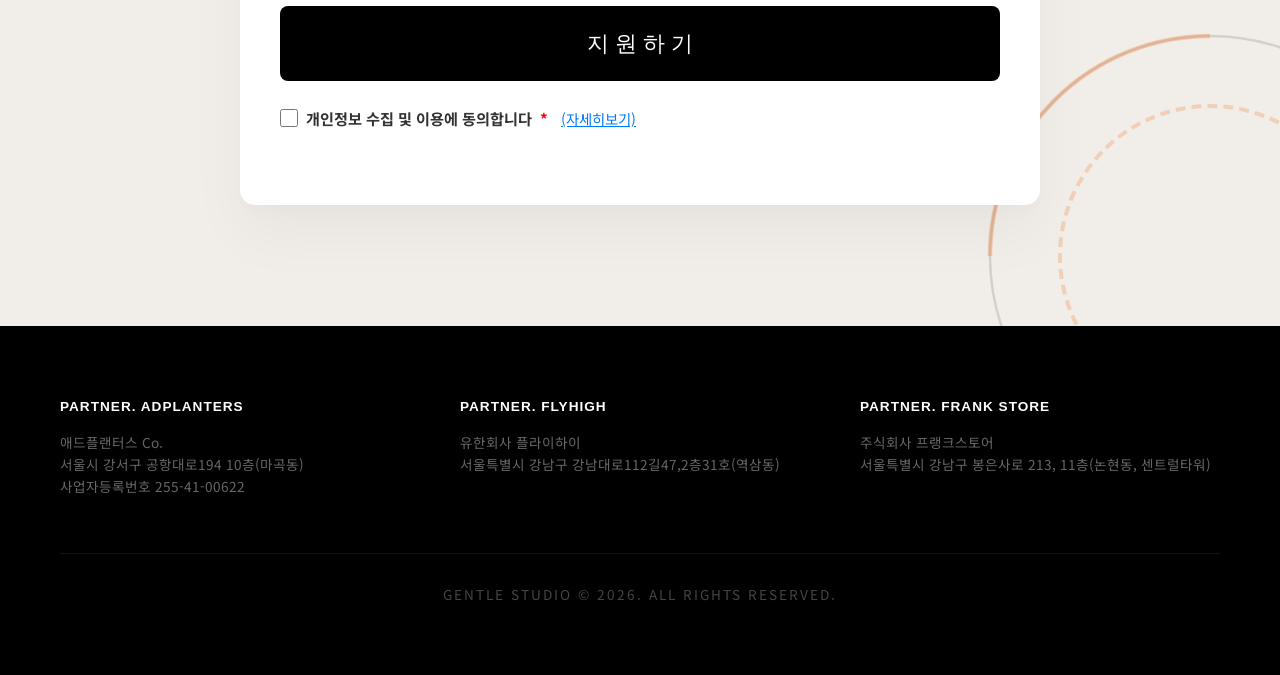
==== commit 2b8c2131: "Update index.html" ====
--- a/index.html
+++ b/index.html
@@ -4,8 +4,6 @@
     <meta charset="UTF-8">
     <meta name="viewport" content="width=device-width, initial-scale=1.0, minimum-scale=1.0">
     <title>GENTLE STUDIO | Creator Recruitment</title>
-
-    <meta name="format-detection" content="telephone=no, address=no, email=no">
 
     <meta property="og:type" content="website">
     <meta property="og:url" content="https://lemondetox.github.io/landing/">
@@ -26,9 +24,6 @@
         <div class="container hero-content">
             <div class="reveal">
                 <img src="https://rawcdn.githack.com/lemondetox/landing/a0f288e80808452405883cf49c5b54fb92ec953e/%EC%A0%A0%ED%8B%80%EC%8A%A4%ED%8A%9C%EB%94%94%EC%98%A4-%EB%A1%9C%EA%B3%A0_Futura-pt_demi.png?raw=true" alt="GENTLE STUDIO" class="main-logo">
-                
-                <div class="hero-with-brand"><span>with ADplanters</span></div>
-                
                 <h2 class="hero-sub-title aggro-text">당신의 가치를 증명하는 프리미엄 플랫폼</h2>
                 <p class="hero-desc">
                     <span class="highlight">구독 플랫폼 수익화 솔루션부터 고품격 1:1 맞춤 촬영까지,</span><br>
@@ -178,7 +173,7 @@
                     </div>
                     <div class="form-group">
                         <label for="user-address">거주지 주소 <span>*</span></label>
-                        <input type="text" id="user-address" name="entry.57993758" required placeholder="시/군/구까지만 입력 가능">
+                        <input type="text" id="user-address" name="entry.57993758" required placeholder="전체주소 입력">
                     </div>
                     <div class="form-group">
                         <label for="user-msg">기타 문의 및 자기소개</label>
@@ -205,11 +200,10 @@
         <div class="container">
             <div class="footer-grid">
                 <div class="footer-item">
-                    <h4>ADPLANTERS Co.</h4>
-                    <p>애드플랜터스<br>
-                    소재지:서울시 강서구 공항대로194 10층(마곡동)<br>
-                    사업자등록번호:255-41-00622<br>
-                    비즈니스 문의:adp@adplanters.com</p>
+                    <h4>PARTNER. ADPLANTERS</h4>
+                    <p>애드플랜터스 Co.<br>
+                    서울시 강서구 공항대로194 10층(마곡동)<br>
+                    사업자등록번호 255-41-00622</p>
                 </div>
                 <div class="footer-item">
                     <h4>PARTNER. FLYHIGH</h4>
@@ -222,10 +216,10 @@
                      서울특별시 강남구 봉은사로 213, 11층(논현동, 센트럴타워)</p>
                 </div>
             </div>
-            <div class="copyright">ADplanters &copy; 2026. ALL RIGHTS RESERVED.</div>
+            <div class="copyright">GENTLE STUDIO &copy; 2026. ALL RIGHTS RESERVED.</div>
         </div>
     </footer>
 
     <script src="script.js"></script>
 </body>
-</html>
+</html>
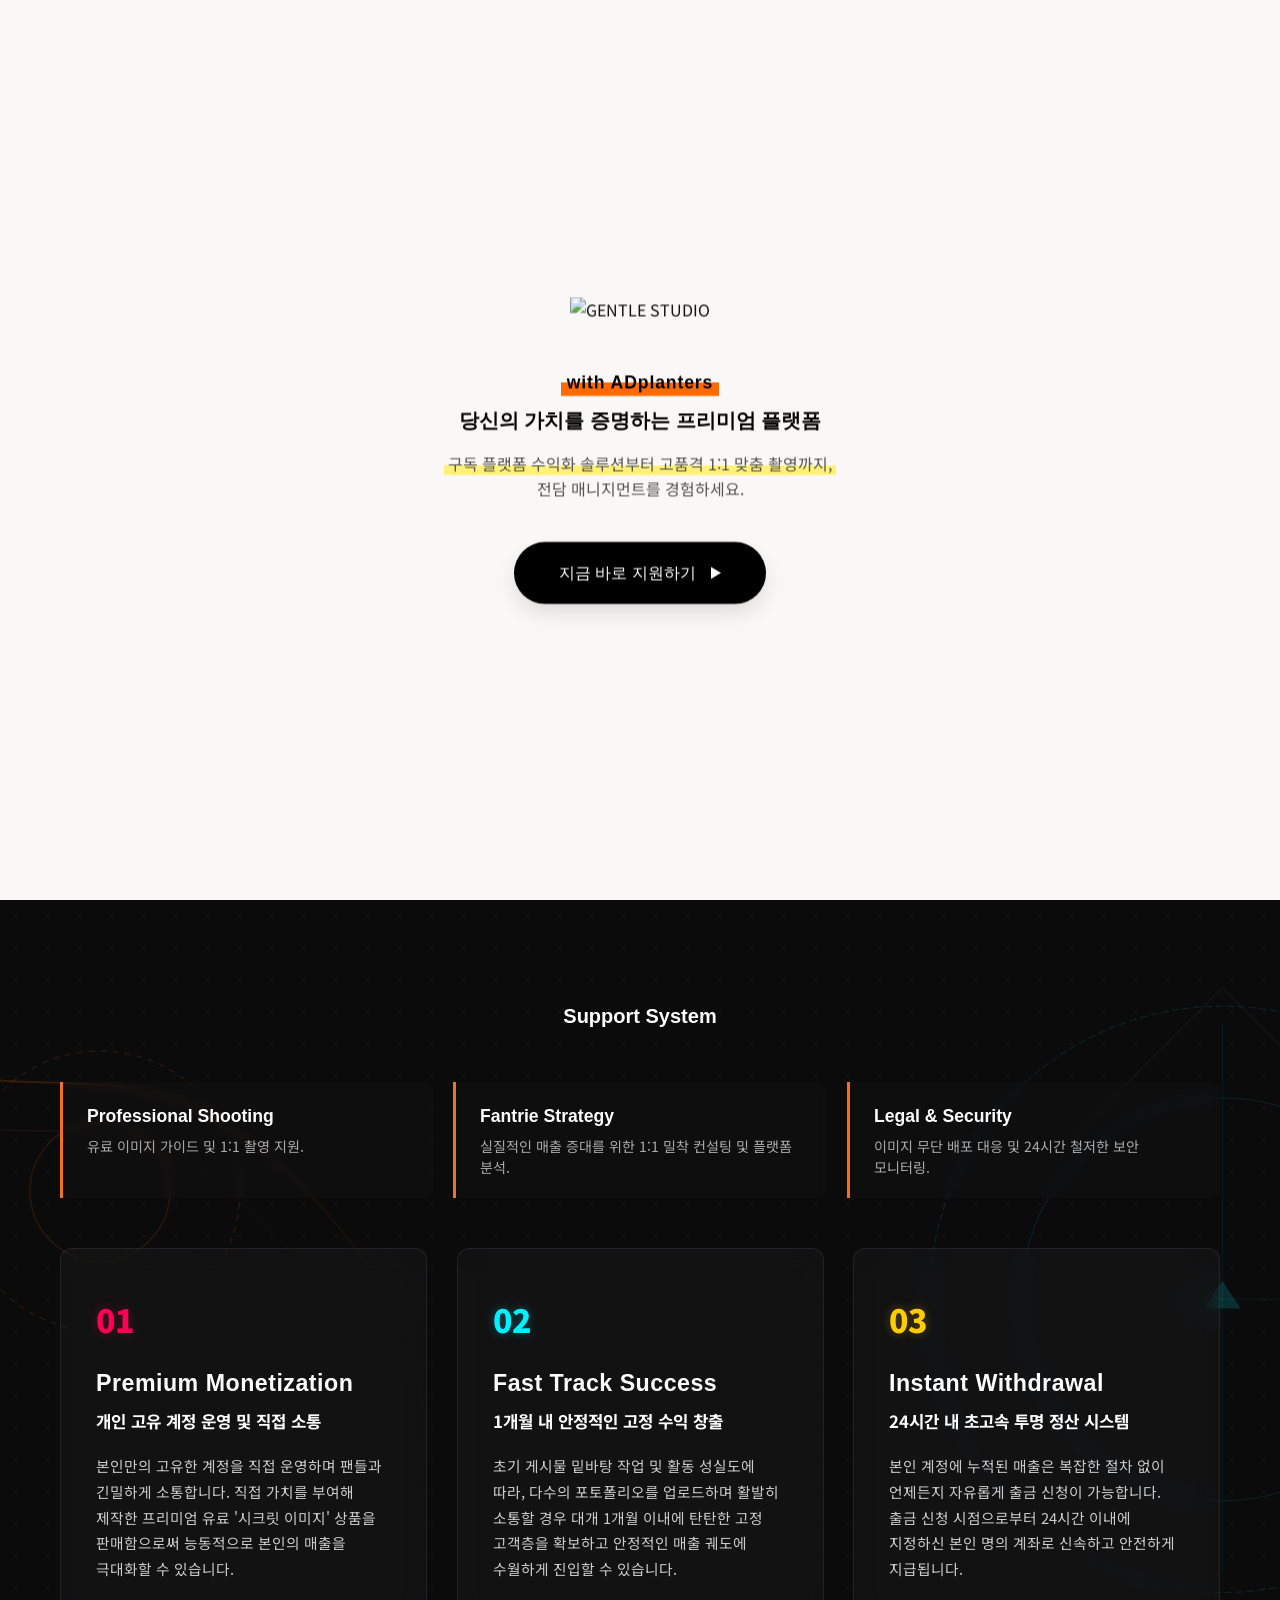
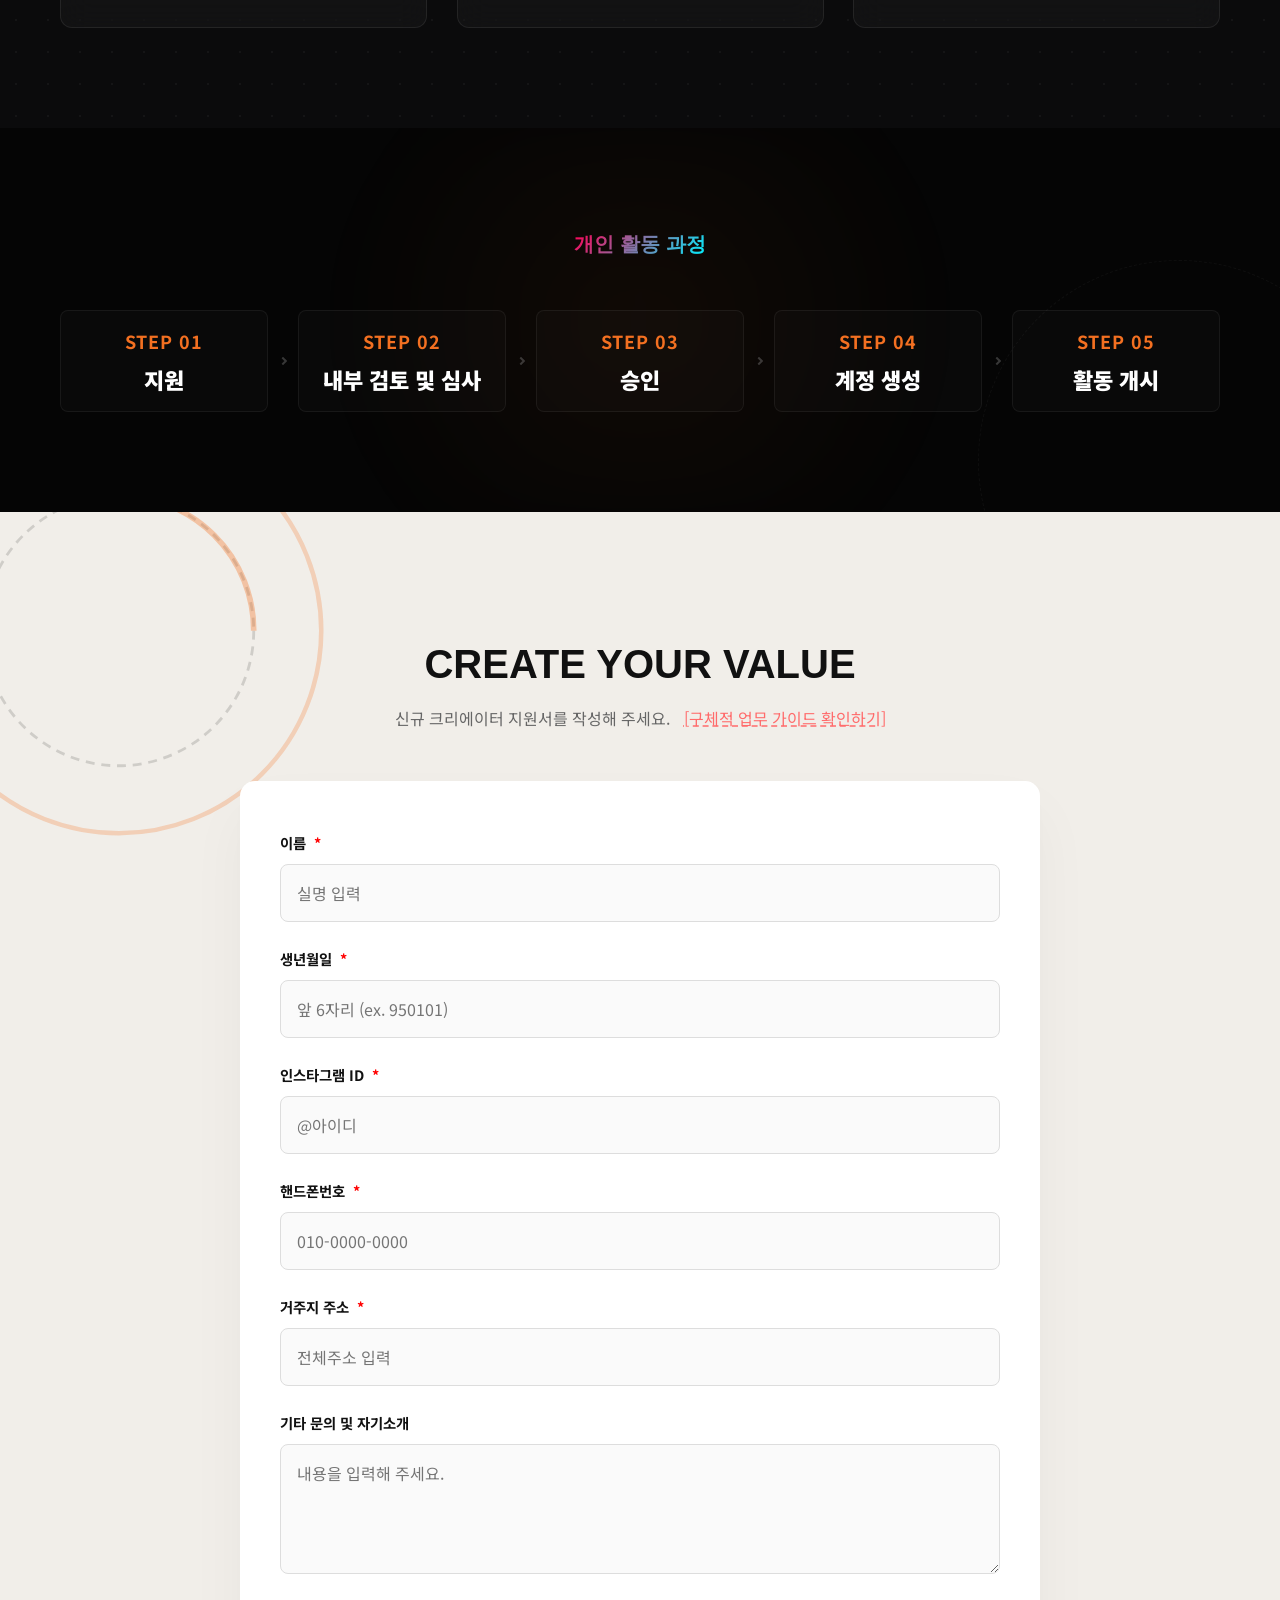
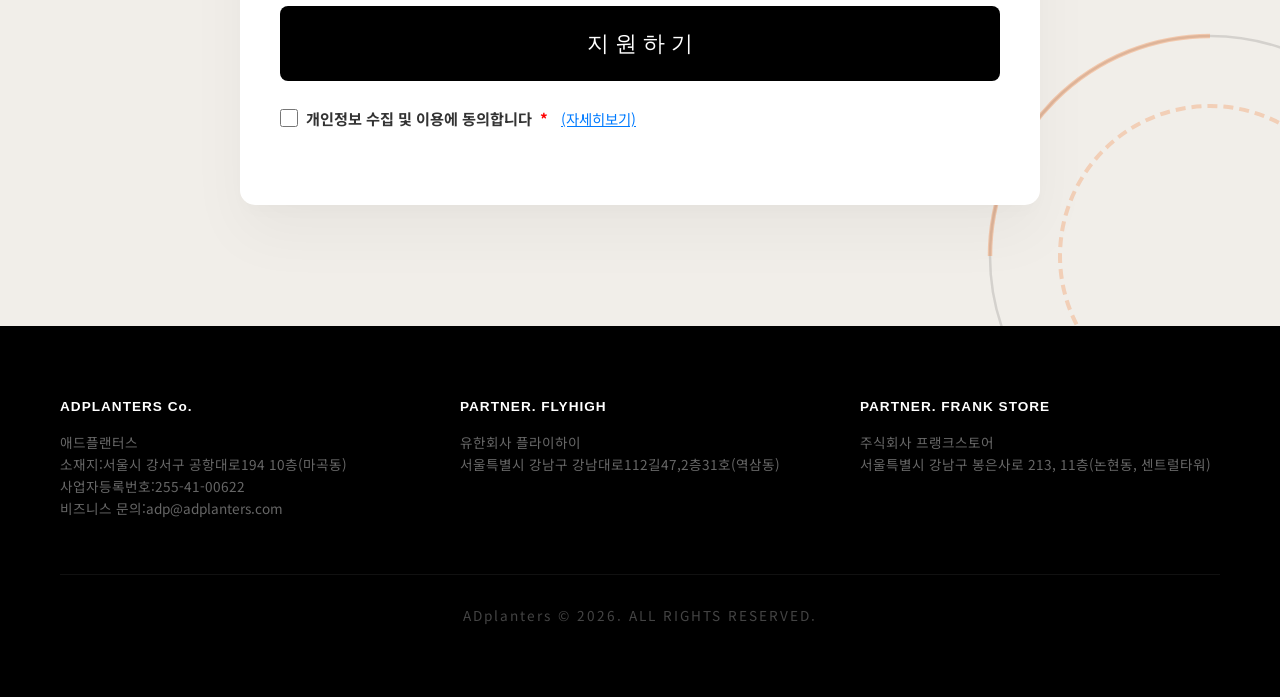
==== commit aa6e53c8: "Merge branch 'main' of https://github.com/lemondetox/landing" ====
--- a/index.html
+++ b/index.html
@@ -4,6 +4,8 @@
     <meta charset="UTF-8">
     <meta name="viewport" content="width=device-width, initial-scale=1.0, minimum-scale=1.0">
     <title>GENTLE STUDIO | Creator Recruitment</title>
+
+    <meta name="format-detection" content="telephone=no, address=no, email=no">
 
     <meta property="og:type" content="website">
     <meta property="og:url" content="https://lemondetox.github.io/landing/">
@@ -24,6 +26,9 @@
         <div class="container hero-content">
             <div class="reveal">
                 <img src="https://rawcdn.githack.com/lemondetox/landing/a0f288e80808452405883cf49c5b54fb92ec953e/%EC%A0%A0%ED%8B%80%EC%8A%A4%ED%8A%9C%EB%94%94%EC%98%A4-%EB%A1%9C%EA%B3%A0_Futura-pt_demi.png?raw=true" alt="GENTLE STUDIO" class="main-logo">
+                
+                <div class="hero-with-brand"><span>with ADplanters</span></div>
+                
                 <h2 class="hero-sub-title aggro-text">당신의 가치를 증명하는 프리미엄 플랫폼</h2>
                 <p class="hero-desc">
                     <span class="highlight">구독 플랫폼 수익화 솔루션부터 고품격 1:1 맞춤 촬영까지,</span><br>
@@ -200,10 +205,11 @@
         <div class="container">
             <div class="footer-grid">
                 <div class="footer-item">
-                    <h4>PARTNER. ADPLANTERS</h4>
-                    <p>애드플랜터스 Co.<br>
-                    서울시 강서구 공항대로194 10층(마곡동)<br>
-                    사업자등록번호 255-41-00622</p>
+                    <h4>ADPLANTERS Co.</h4>
+                    <p>애드플랜터스<br>
+                    소재지:서울시 강서구 공항대로194 10층(마곡동)<br>
+                    사업자등록번호:255-41-00622<br>
+                    비즈니스 문의:adp@adplanters.com</p>
                 </div>
                 <div class="footer-item">
                     <h4>PARTNER. FLYHIGH</h4>
@@ -216,10 +222,10 @@
                      서울특별시 강남구 봉은사로 213, 11층(논현동, 센트럴타워)</p>
                 </div>
             </div>
-            <div class="copyright">GENTLE STUDIO &copy; 2026. ALL RIGHTS RESERVED.</div>
+            <div class="copyright">ADplanters &copy; 2026. ALL RIGHTS RESERVED.</div>
         </div>
     </footer>
 
     <script src="script.js"></script>
 </body>
-</html>+</html>
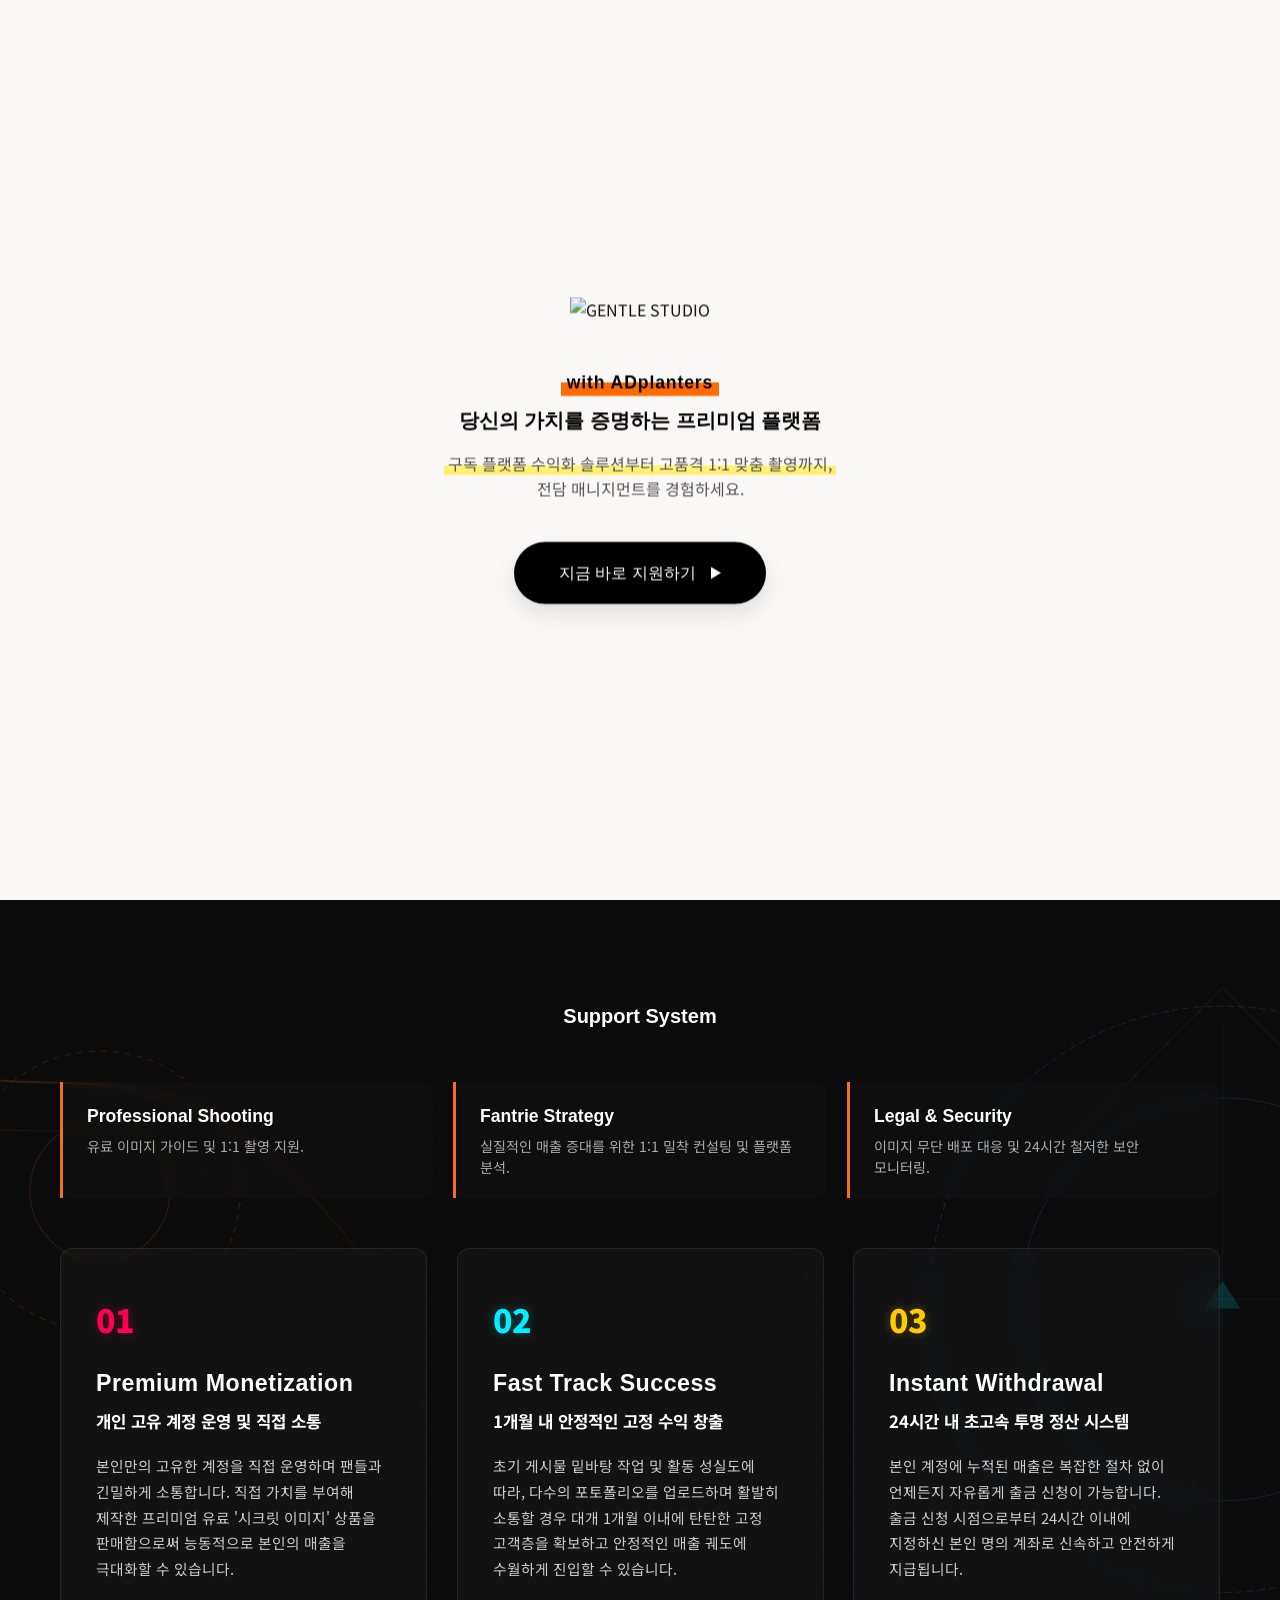
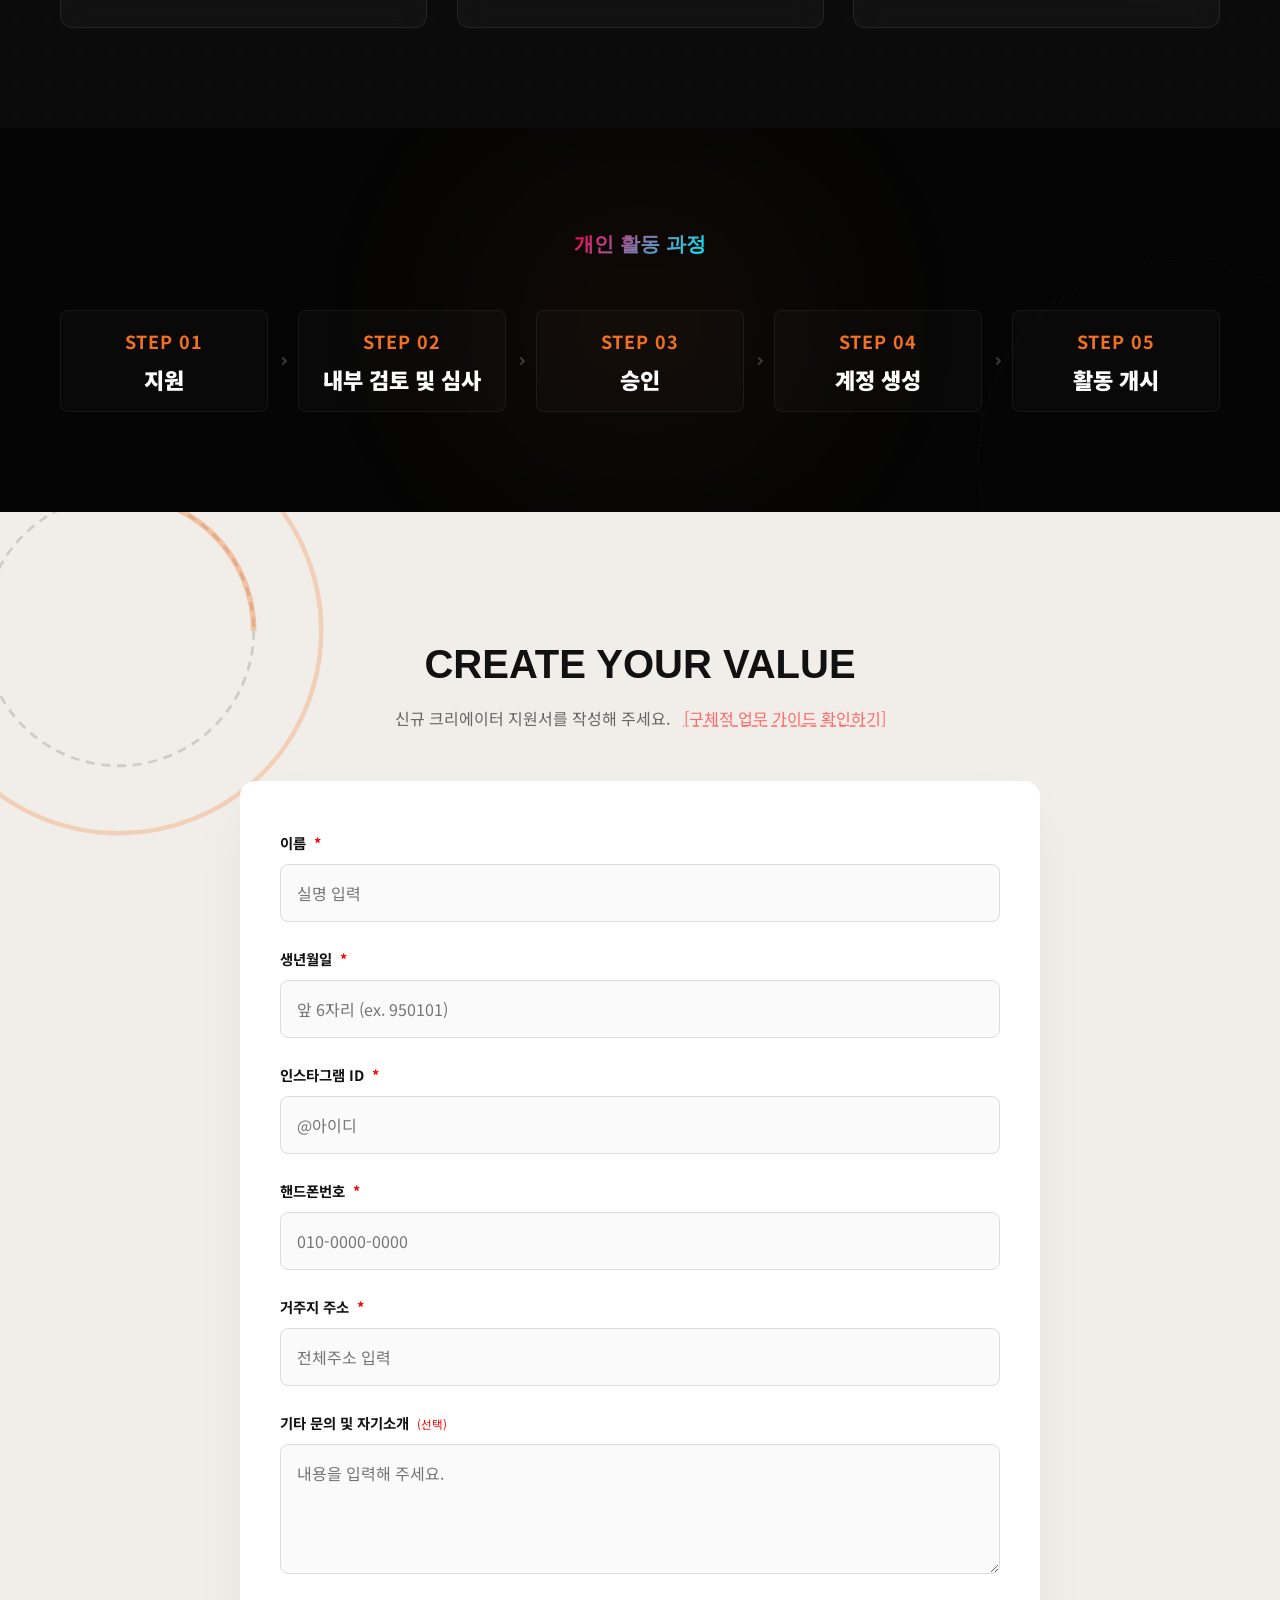
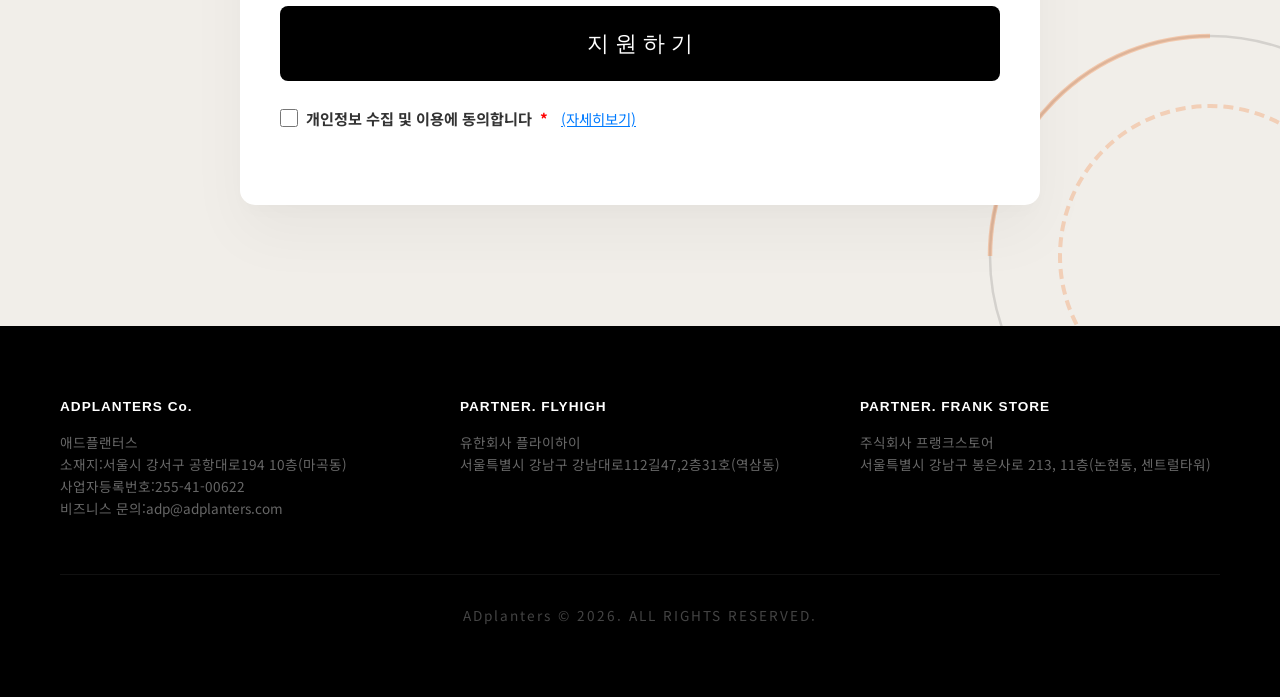
==== commit ca83921c: "Update index.html" ====
--- a/index.html
+++ b/index.html
@@ -181,7 +181,7 @@
                         <input type="text" id="user-address" name="entry.57993758" required placeholder="전체주소 입력">
                     </div>
                     <div class="form-group">
-                        <label for="user-msg">기타 문의 및 자기소개</label>
+                        <label for="user-msg">기타 문의 및 자기소개 <span style="font-size: 0.8em; color: #888; font-weight: normal; margin-left: 4px;">(선택)</span></label>
                         <textarea id="user-msg" name="entry.560457822" rows="4" placeholder="내용을 입력해 주세요."></textarea>
                     </div>
                     <button type="submit" class="btn-submit aggro-text">지 원 하 기</button>
@@ -228,4 +228,4 @@
 
     <script src="script.js"></script>
 </body>
-</html>
+</html>
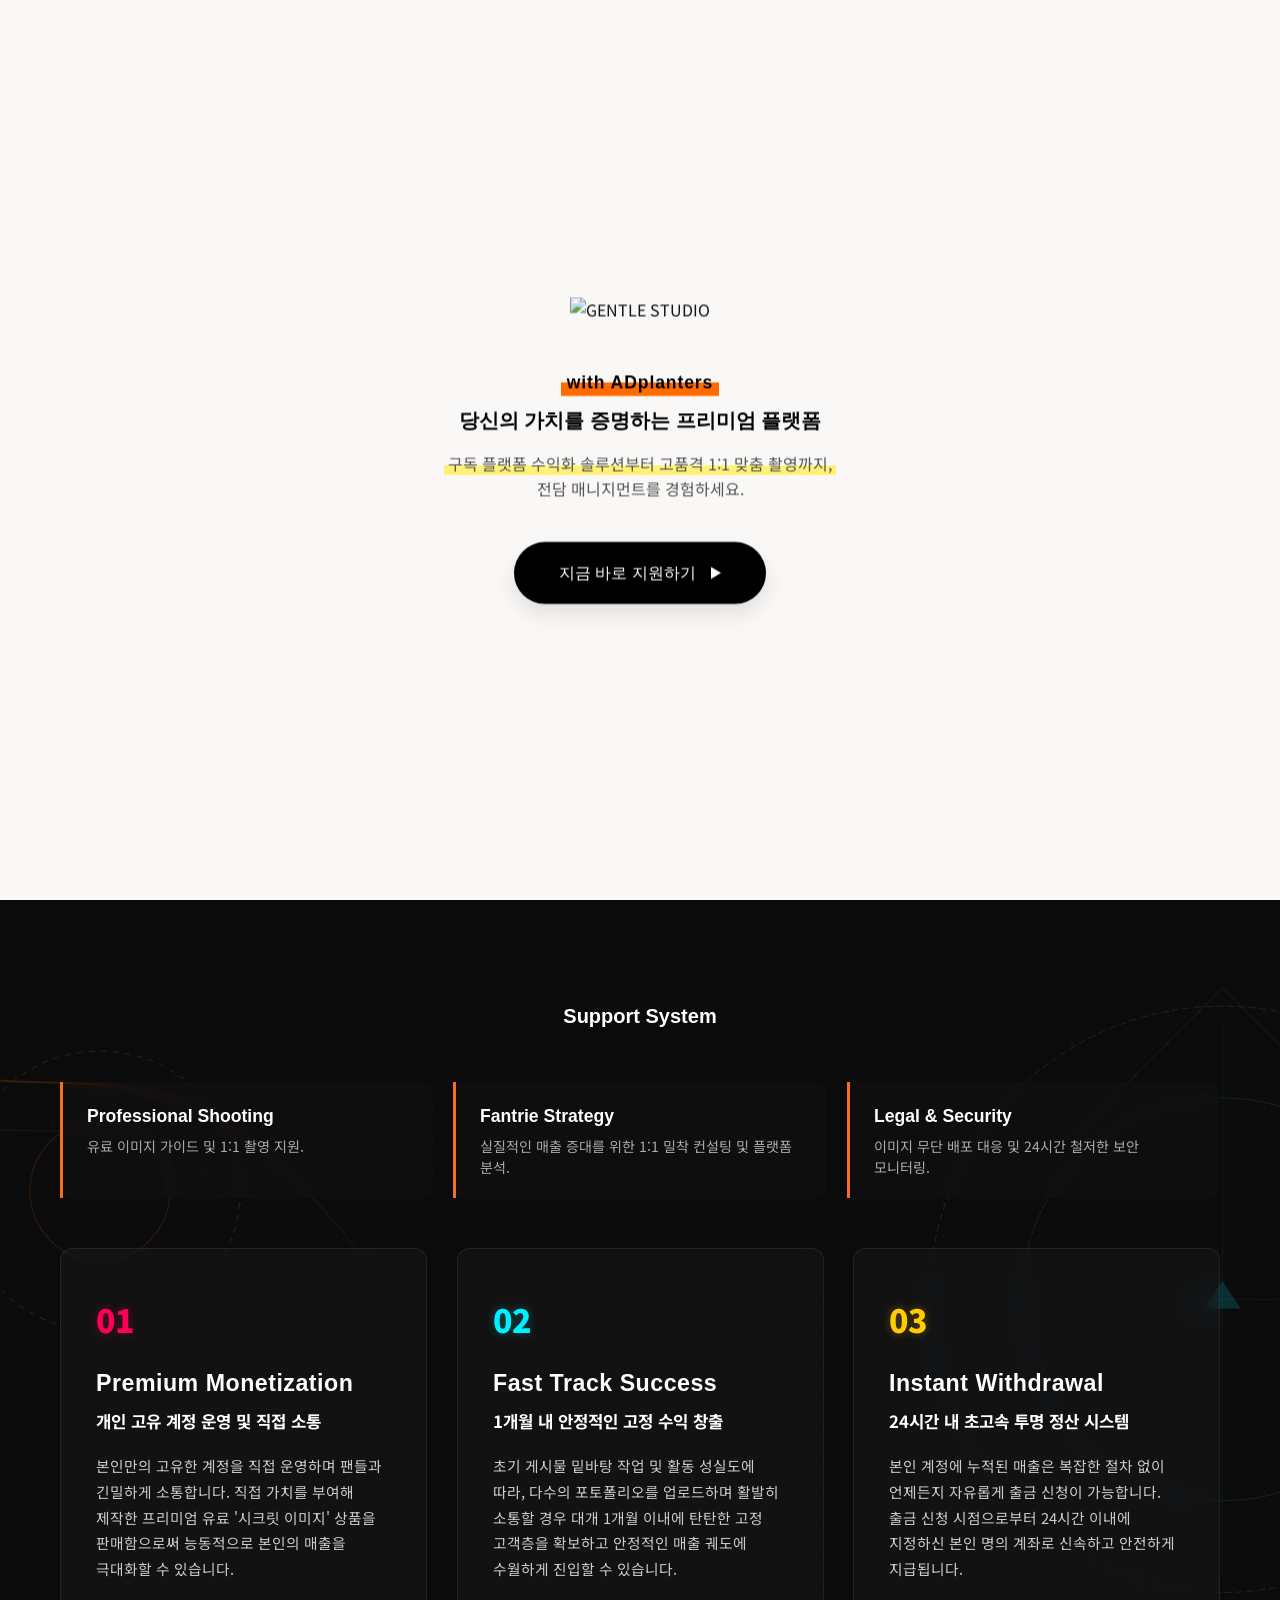
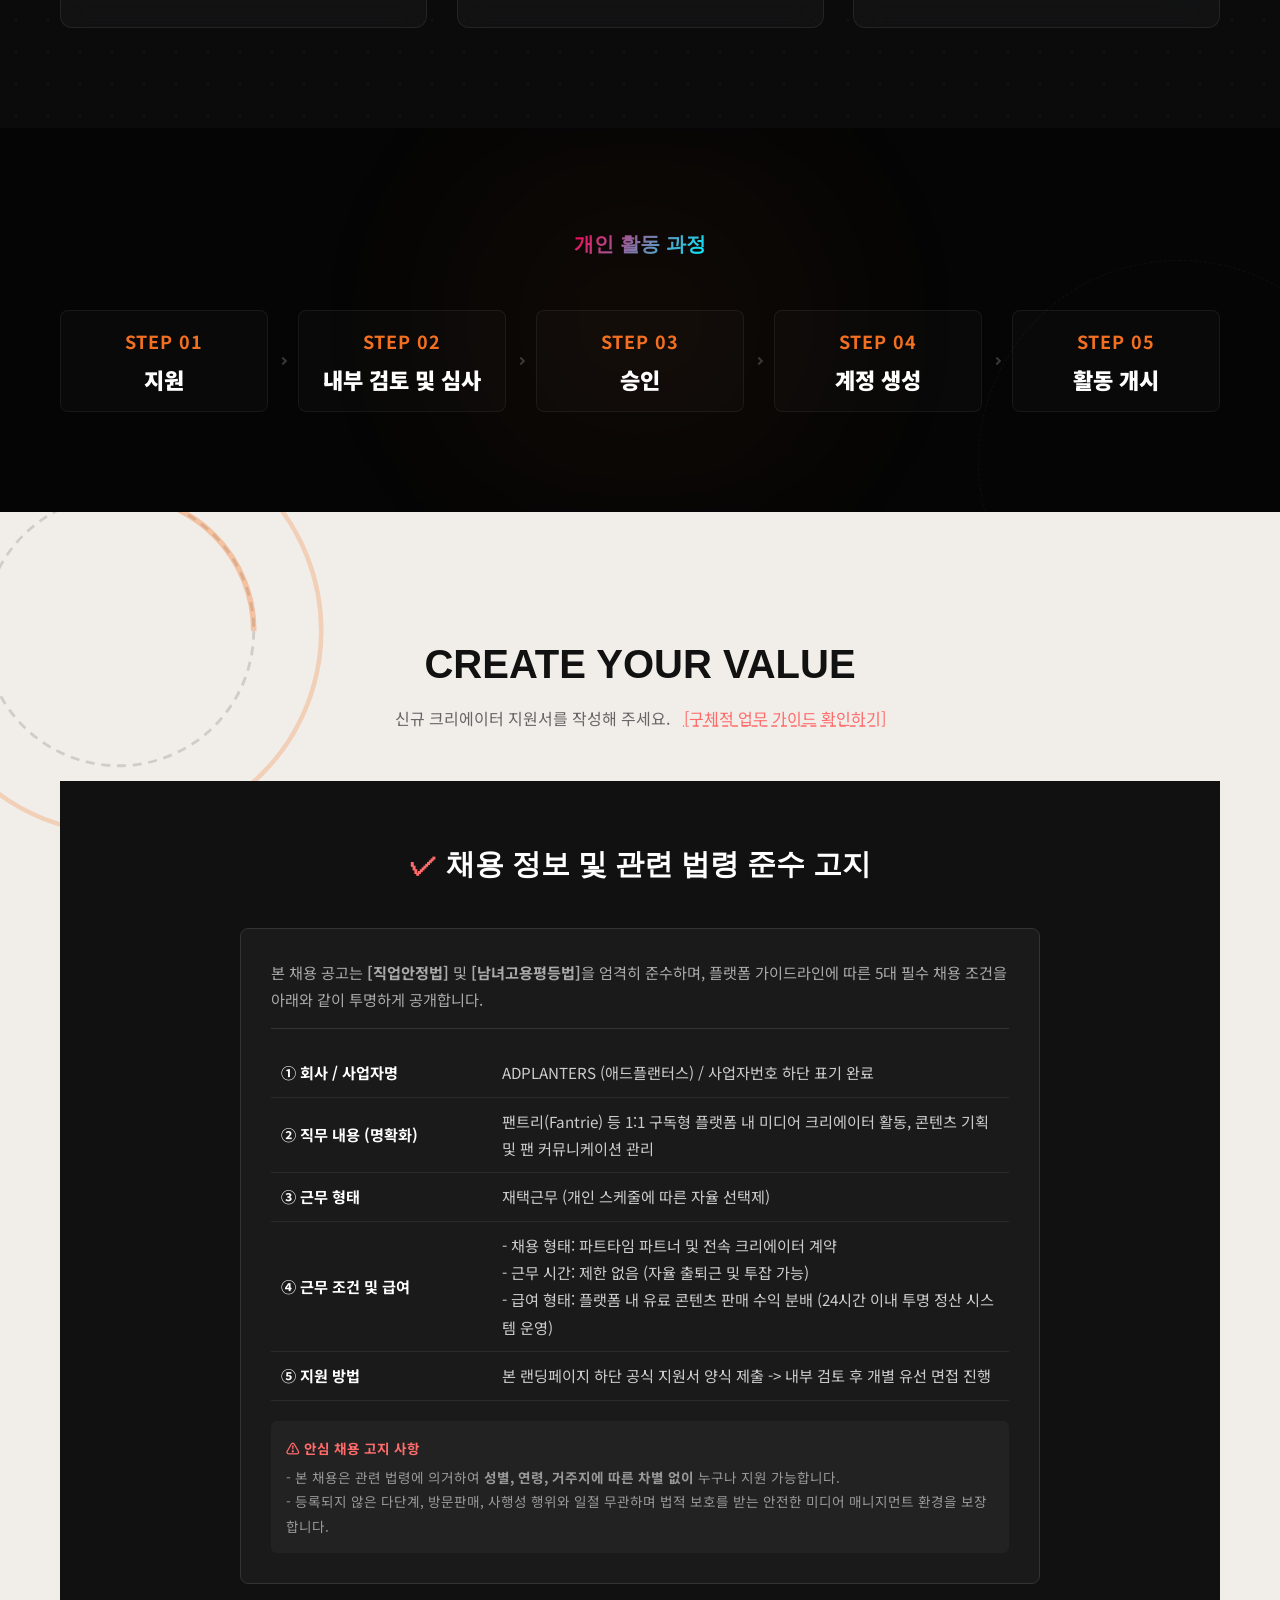
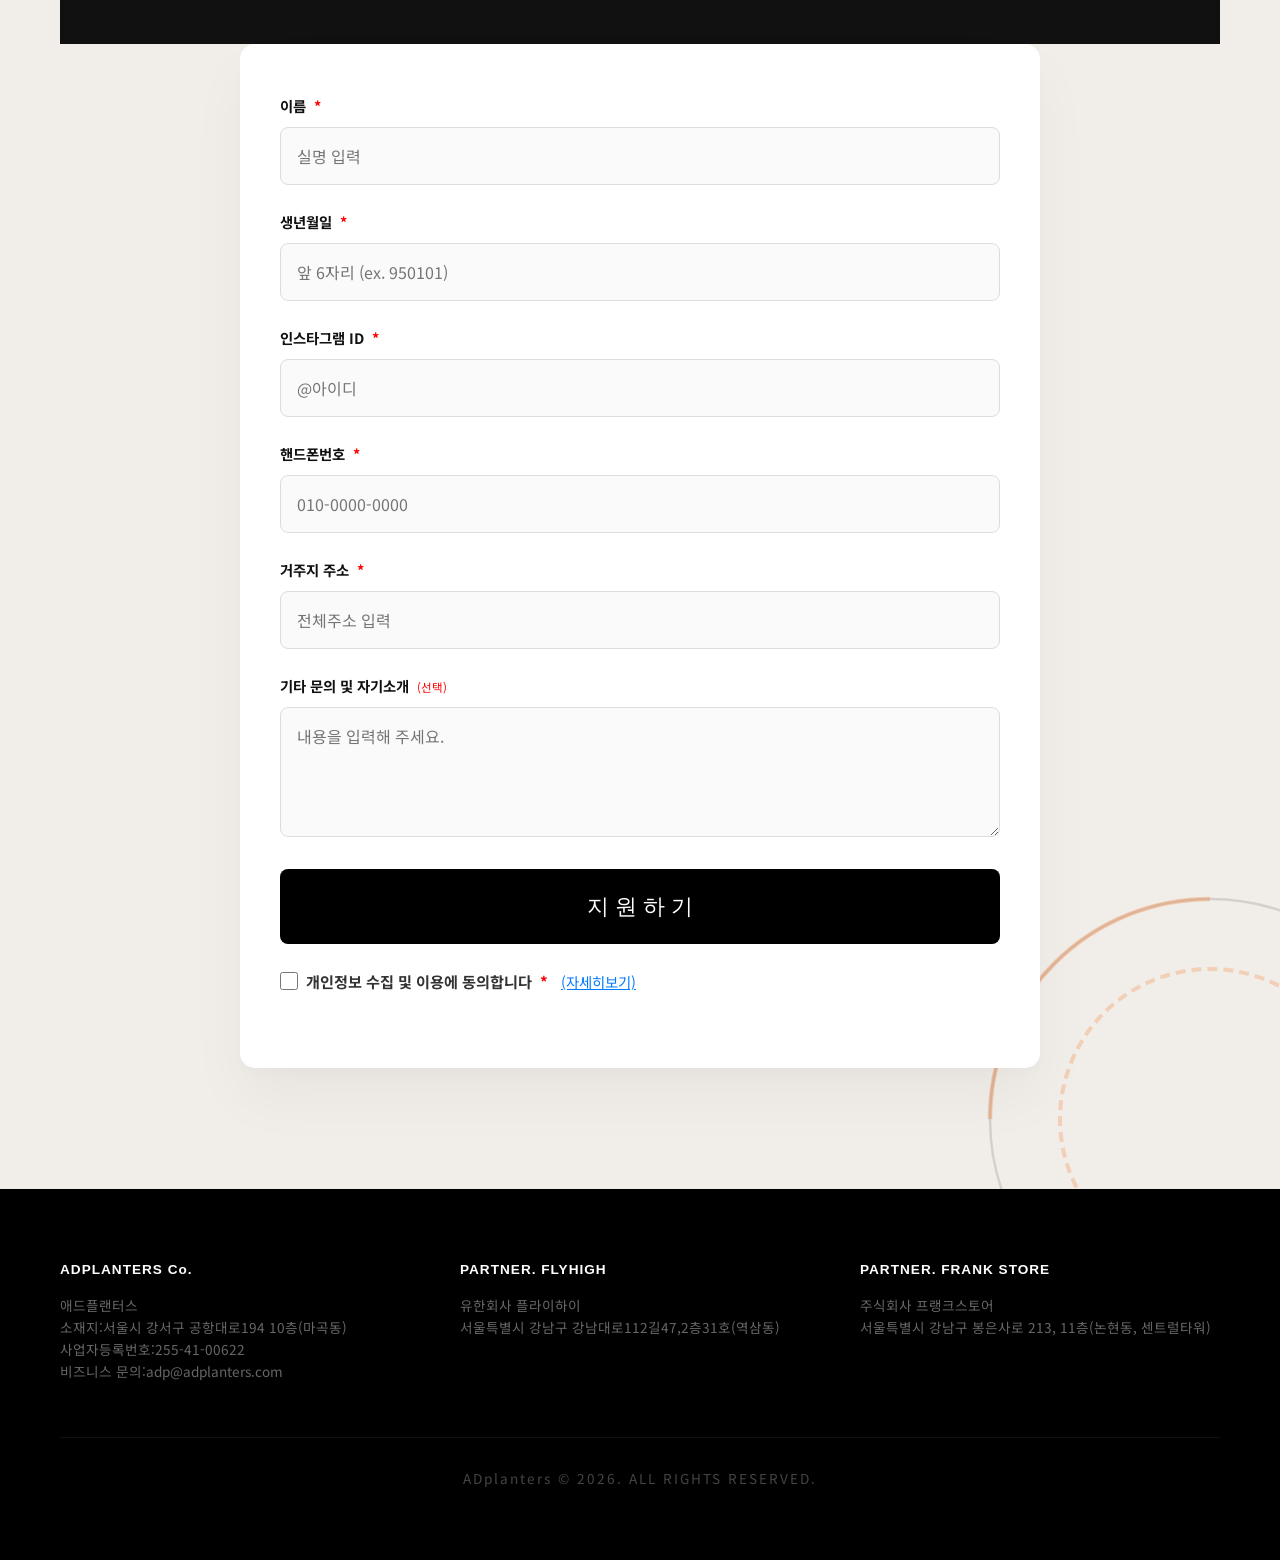
==== commit 3e45dbfb: "index.html 업데이트" ====
--- a/index.html
+++ b/index.html
@@ -156,6 +156,58 @@
                     <a href="work-details.html" target="_blank" style="color: #ff6b6b; text-decoration: underline dashed; margin-left:10px;">[구체적 업무 가이드 확인하기]</a>
                 </p>
             </div>
+
+  <!-- 광고 심사 가이드라인 준수 및 공식 채용정보 섹션 (추가 작업분) -->
+  <section class="compliance-section section-padding" style="background: #111; border-top: 1px solid #22; padding: 60px 0;">
+    <div class="container">
+      
+      <h2 class="hero-sub-title aggro-text" style="text-align: center; margin-bottom: 40px; color: #fff; font-size: 1.8rem;">
+        <span style="color: #ff6b6b;">✓</span> 채용 정보 및 관련 법령 준수 고지
+      </h2>
+
+      <div style="max-width: 800px; margin: 0 auto; background: #1a1a1a; padding: 30px; border-radius: 8px; border: 1px solid #333; color: #ccc; font-family: 'Noto Sans KR', sans-serif; line-height: 1.8;">
+        
+        <p style="margin-bottom: 20px; font-size: 0.95rem; color: #aaa; border-bottom: 1px solid #333; padding-bottom: 15px;">
+          본 채용 공고는 <strong>[직업안정법]</strong> 및 <strong>[남녀고용평등법]</strong>을 엄격히 준수하며, 플랫폼 가이드라인에 따른 5대 필수 채용 조건을 아래와 같이 투명하게 공개합니다.
+        </p>
+
+        <table style="width: 100%; border-collapse: collapse; margin-bottom: 20px; font-size: 0.95rem;">
+          <tr>
+            <td style="padding: 10px; font-weight: bold; color: #fff; width: 30%; border-bottom: 1px solid #2a2a2a;">① 회사 / 사업자명</td>
+            <td style="padding: 10px; border-bottom: 1px solid #2a2a2a;">ADPLANTERS (애드플랜터스) / 사업자번호 하단 표기 완료</td>
+          </tr>
+          <tr>
+            <td style="padding: 10px; font-weight: bold; color: #fff; border-bottom: 1px solid #2a2a2a;">② 직무 내용 (명확화)</td>
+            <td style="padding: 10px; border-bottom: 1px solid #2a2a2a;">팬트리(Fantrie) 등 1:1 구독형 플랫폼 내 미디어 크리에이터 활동, 콘텐츠 기획 및 팬 커뮤니케이션 관리</td>
+          </tr>
+          <tr>
+            <td style="padding: 10px; font-weight: bold; color: #fff; border-bottom: 1px solid #2a2a2a;">③ 근무 형태</td>
+            <td style="padding: 10px; border-bottom: 1px solid #2a2a2a;">재택근무 (개인 스케줄에 따른 자율 선택제)</td>
+          </tr>
+          <tr>
+            <td style="padding: 10px; font-weight: bold; color: #fff; border-bottom: 1px solid #2a2a2a;">④ 근무 조건 및 급여</td>
+            <td style="padding: 10px; border-bottom: 1px solid #2a2a2a;">
+              - 채용 형태: 파트타임 파트너 및 전속 크리에이터 계약<br>
+              - 근무 시간: 제한 없음 (자율 출퇴근 및 투잡 가능)<br>
+              - 급여 형태: 플랫폼 내 유료 콘텐츠 판매 수익 분배 (24시간 이내 투명 정산 시스템 운영)
+            </td>
+          </tr>
+          <tr>
+            <td style="padding: 10px; font-weight: bold; color: #fff; border-bottom: 1px solid #2a2a2a;">⑤ 지원 방법</td>
+            <td style="padding: 10px; border-bottom: 1px solid #2a2a2a;">본 랜딩페이지 하단 공식 지원서 양식 제출 -> 내부 검토 후 개별 유선 면접 진행</td>
+          </tr>
+        </table>
+
+        <div style="background: #222; padding: 15px; border-radius: 6px; font-size: 0.85rem; color: #999;">
+          <p style="margin: 0; font-weight: bold; color: #ff6b6b; margin-bottom: 5px;">⚠️ 안심 채용 고지 사항</p>
+          - 본 채용은 관련 법령에 의거하여 <strong>성별, 연령, 거주지에 따른 차별 없이</strong> 누구나 지원 가능합니다.<br>
+          - 등록되지 않은 다단계, 방문판매, 사행성 행위와 일절 무관하며 법적 보호를 받는 안전한 미디어 매니지먼트 환경을 보장합니다.
+        </div>
+
+      </div>
+
+    </div>
+  </section>
 
             <div class="contact-form reveal">
                 <form id="db-form">
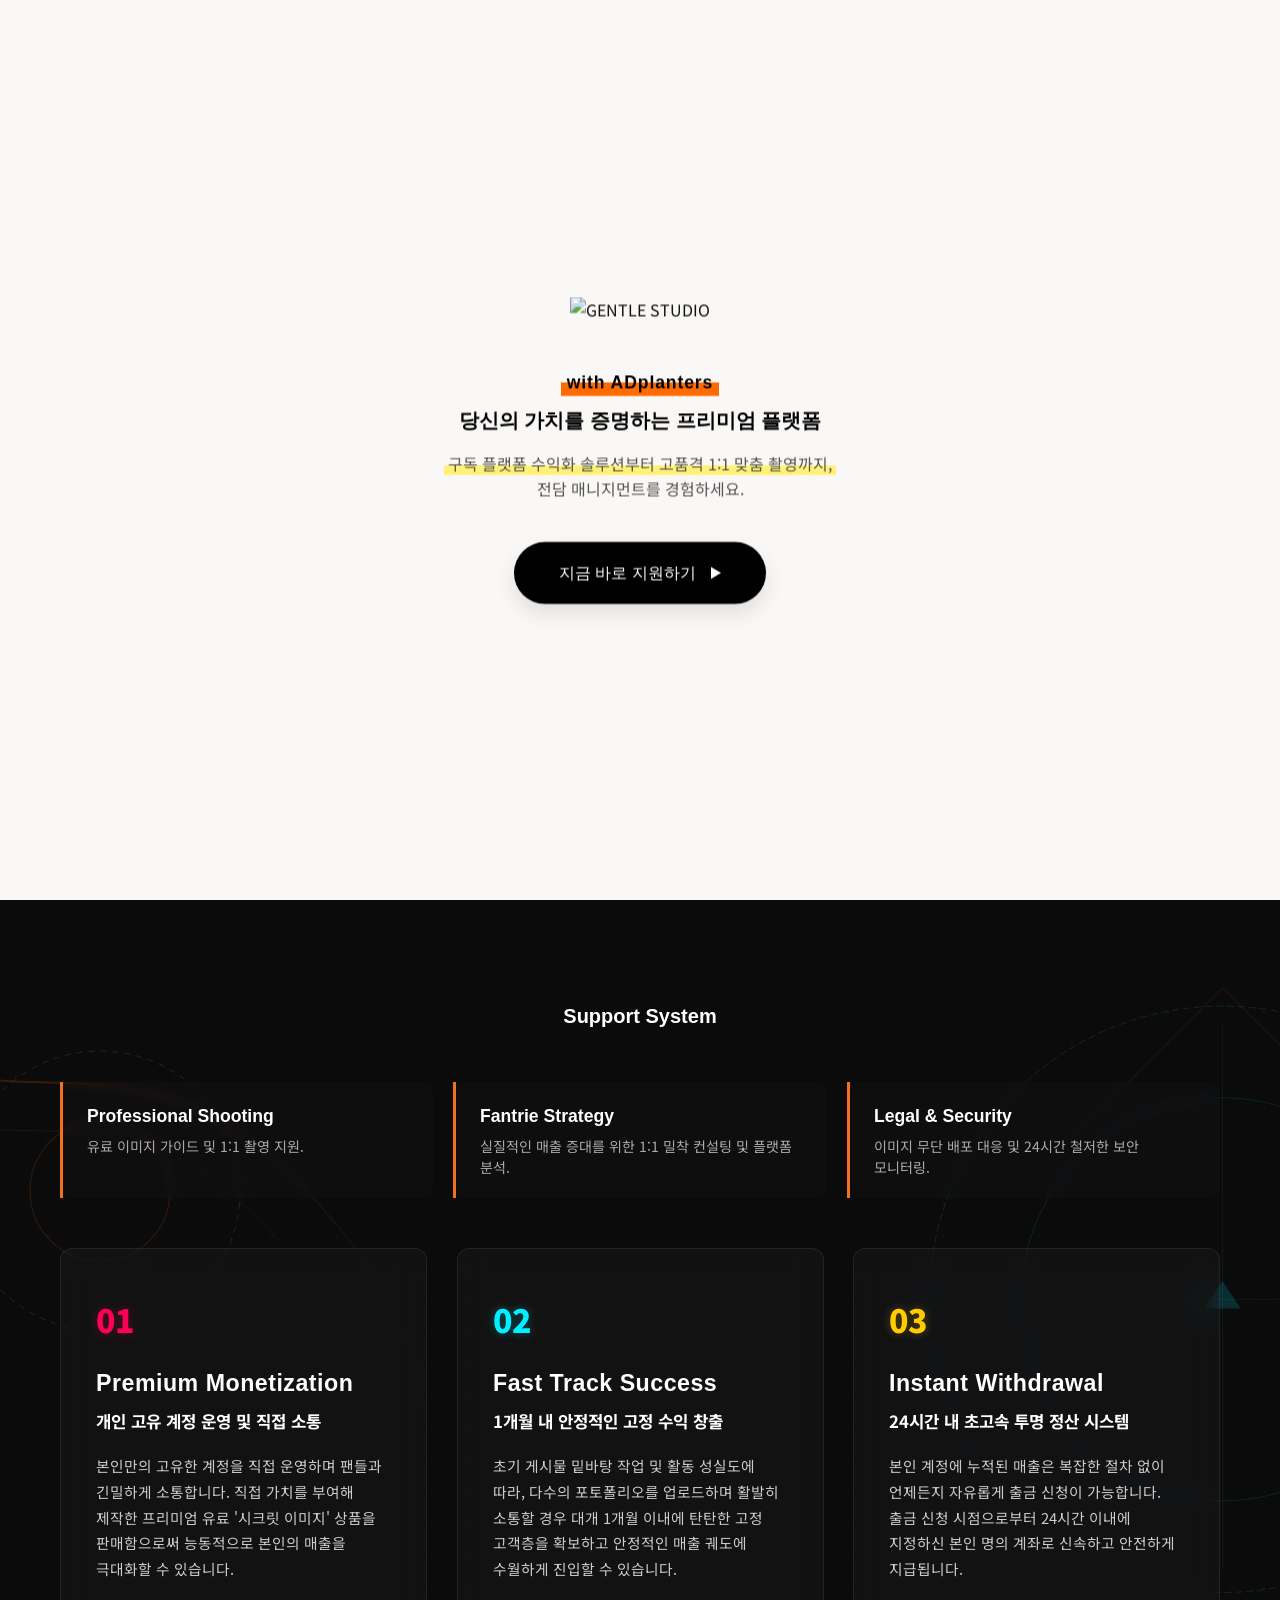
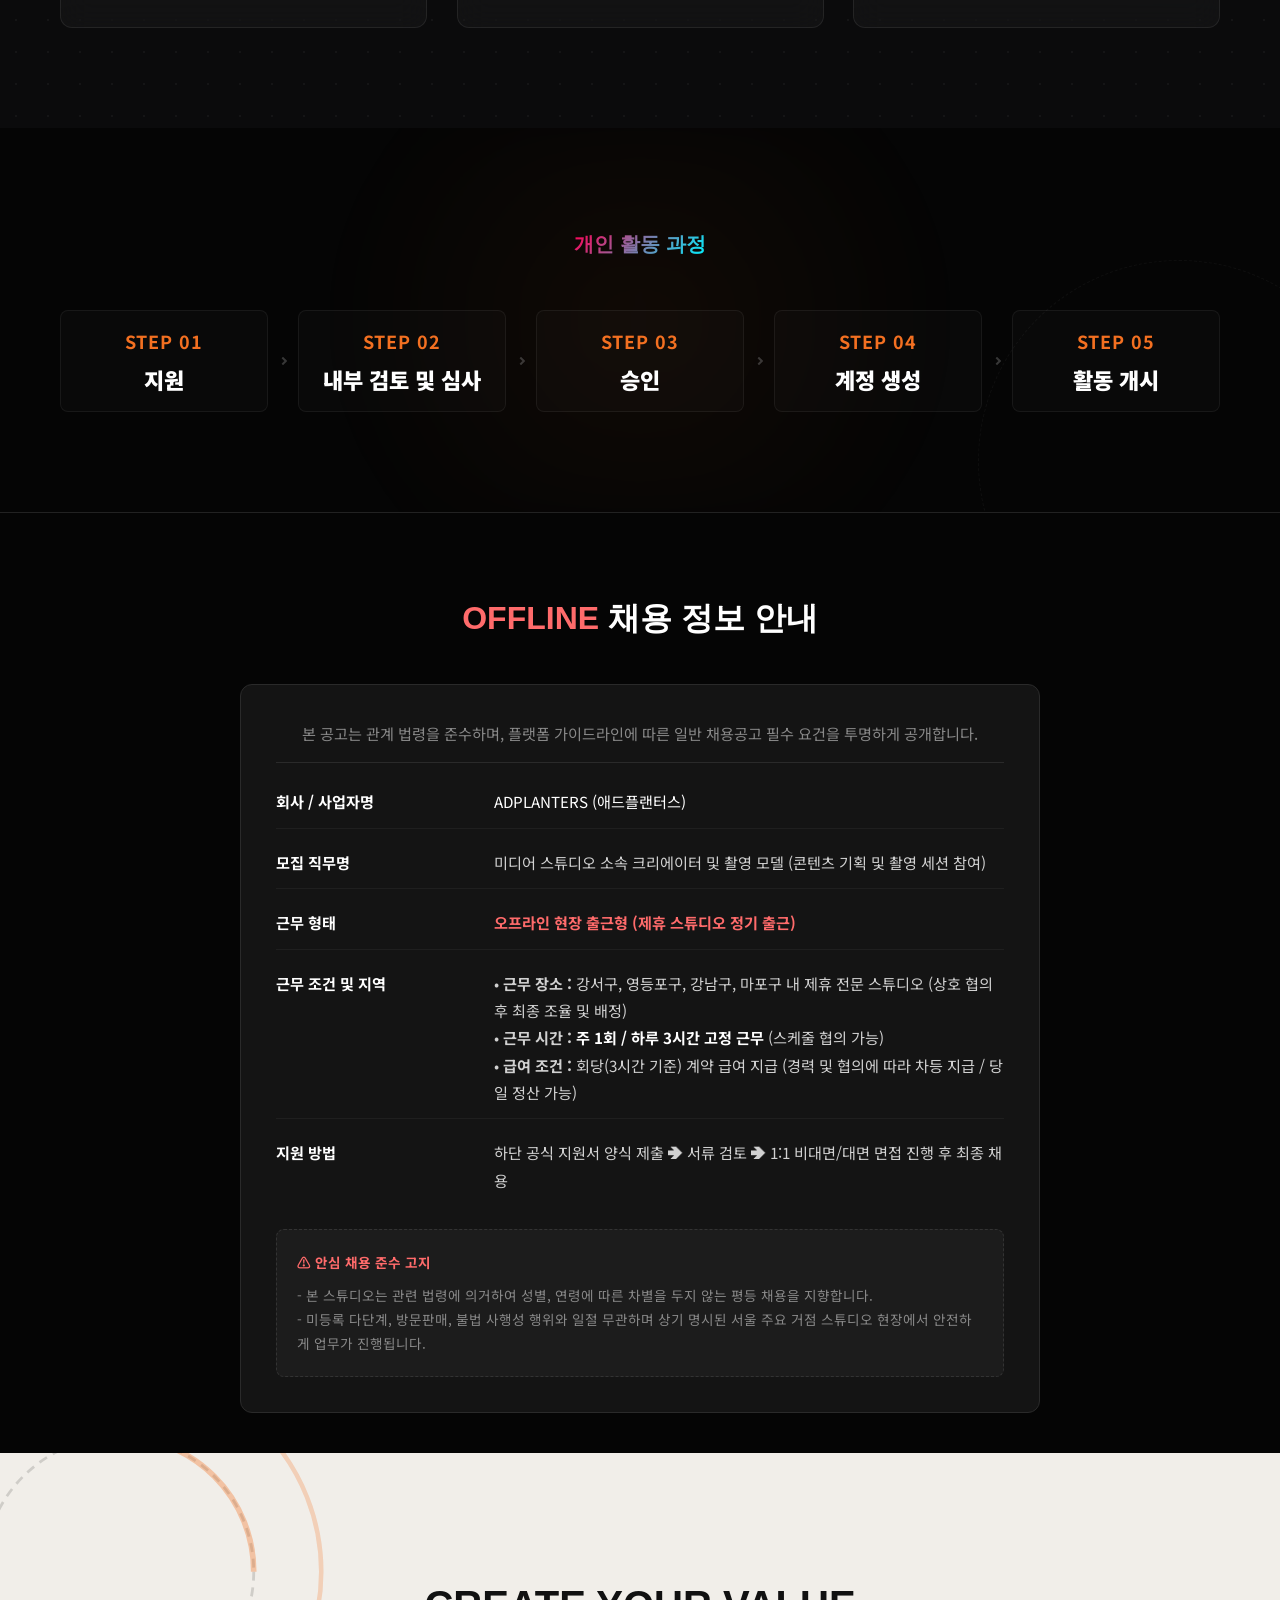
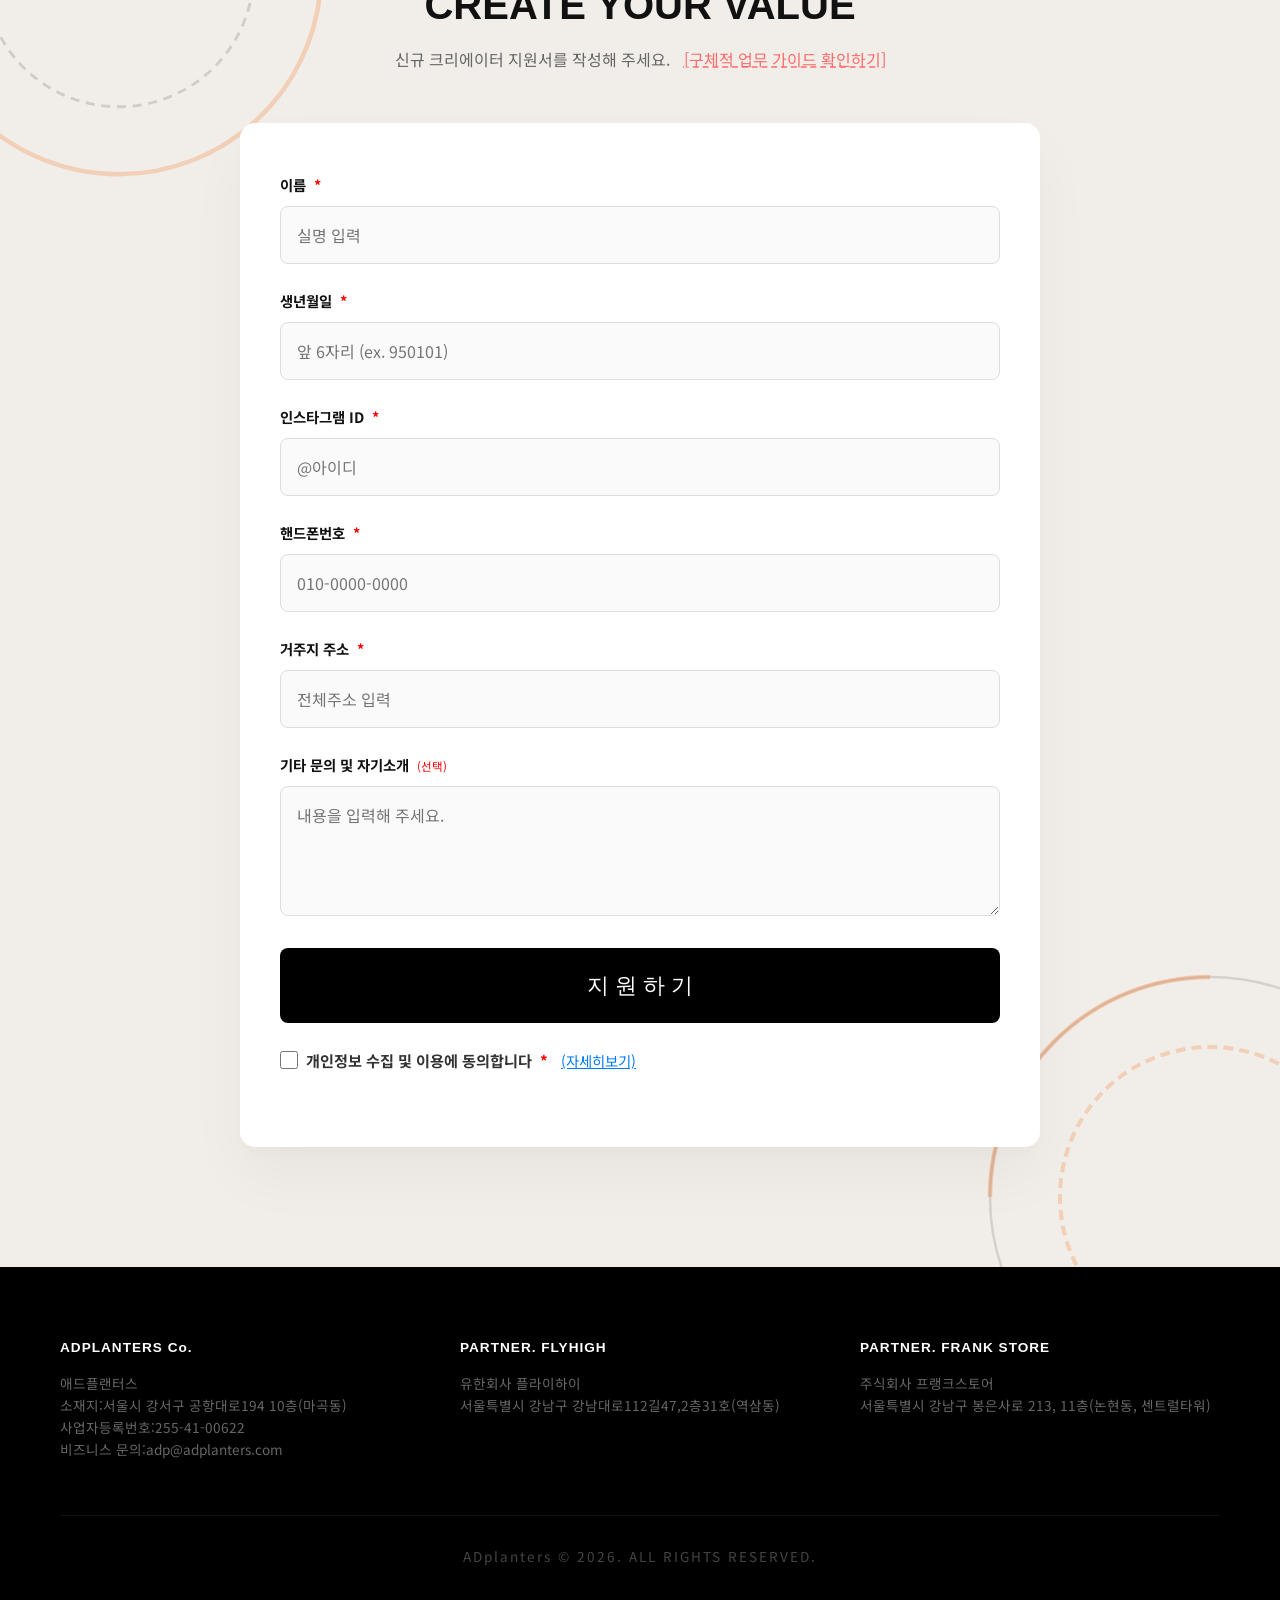
==== commit 12b0922a: "Update index.html" ====
--- a/index.html
+++ b/index.html
@@ -145,6 +145,62 @@
     </div>
   </section>
 
+  <!-- 당근마켓 심사 통과를 위한 오프라인 출근형 정식 채용정보 섹션 -->
+  <section class="recruitment-info-section section-padding" style="border-top: 1px solid #222; padding: 80px 0 40px 0;">
+    <div class="container">
+      
+      <h2 class="hero-sub-title aggro-text" style="text-align: center; margin-bottom: 40px; color: #fff; font-size: 2rem;">
+        <span style="color: #ff6b6b;">OFFLINE</span> 채용 정보 안내
+      </h2>
+
+      <div style="max-width: 800px; margin: 0 auto; background: #141414; padding: 35px; border-radius: 12px; border: 1px solid #2a2a2a; color: #d1d1d1; font-family: 'Noto Sans KR', sans-serif; line-height: 1.8;">
+        
+        <p style="margin-bottom: 25px; font-size: 0.95rem; color: #888; border-bottom: 1px solid #2a2a2a; padding-bottom: 15px; text-align: center;">
+          본 공고는 관계 법령을 준수하며, 플랫폼 가이드라인에 따른 일반 채용공고 필수 요건을 투명하게 공개합니다.
+        </p>
+
+        <div style="display: flex; flex-direction: column; gap: 20px; font-size: 0.95rem;">
+          <div style="display: flex; border-bottom: 1px solid #1f1f1f; padding-bottom: 12px;">
+            <div style="width: 30%; font-weight: bold; color: #fff;">회사 / 사업자명</div>
+            <div style="width: 70%; color: #fff;">ADPLANTERS (애드플랜터스)</div>
+          </div>
+          
+          <div style="display: flex; border-bottom: 1px solid #1f1f1f; padding-bottom: 12px;">
+            <div style="width: 30%; font-weight: bold; color: #fff;">모집 직무명</div>
+            <div style="width: 70%;">미디어 스튜디오 소속 크리에이터 및 촬영 모델 (콘텐츠 기획 및 촬영 세션 참여)</div>
+          </div>
+          
+          <div style="display: flex; border-bottom: 1px solid #1f1f1f; padding-bottom: 12px;">
+            <div style="width: 30%; font-weight: bold; color: #fff;">근무 형태</div>
+            <div style="width: 70%; color: #ff6b6b; font-weight: bold;">오프라인 현장 출근형 (제휴 스튜디오 정기 출근)</div>
+          </div>
+          
+          <div style="display: flex; border-bottom: 1px solid #1f1f1f; padding-bottom: 12px;">
+            <div style="width: 30%; font-weight: bold; color: #fff;">근무 조건 및 지역</div>
+            <div style="width: 70%;">
+              • <strong>근무 장소 :</strong> 강서구, 영등포구, 강남구, 마포구 내 제휴 전문 스튜디오 (상호 협의 후 최종 조율 및 배정)<br>
+              • <strong>근무 시간 :</strong> <span style="color: #fff; font-weight: bold;">주 1회 / 하루 3시간 고정 근무</span> (스케줄 협의 가능)<br>
+              • <strong>급여 조건 :</strong> 회당(3시간 기준) 계약 급여 지급 (경력 및 협의에 따라 차등 지급 / 당일 정산 가능)
+            </div>
+          </div>
+          
+          <div style="display: flex; padding-bottom: 5px;">
+            <div style="width: 30%; font-weight: bold; color: #fff;">지원 방법</div>
+            <div style="width: 70%;">하단 공식 지원서 양식 제출 ➔ 서류 검토 ➔ 1:1 비대면/대면 면접 진행 후 최종 채용</div>
+          </div>
+        </div>
+
+        <div style="background: #1c1c1c; padding: 20px; border-radius: 8px; font-size: 0.85rem; color: #888; margin-top: 30px; border: 1px dashed #333;">
+          <p style="margin: 0 0 8px 0; font-weight: bold; color: #ff6b6b;">⚠️ 안심 채용 준수 고지</p>
+          - 본 스튜디오는 관련 법령에 의거하여 성별, 연령에 따른 차별을 두지 않는 평등 채용을 지향합니다.<br>
+          - 미등록 다단계, 방문판매, 불법 사행성 행위와 일절 무관하며 상기 명시된 서울 주요 거점 스튜디오 현장에서 안전하게 업무가 진행됩니다.
+        </div>
+
+      </div>
+
+    </div>
+  </section>
+
 </div>
 
     <section class="section-padding apply-section" id="apply-form">
@@ -156,58 +212,6 @@
                     <a href="work-details.html" target="_blank" style="color: #ff6b6b; text-decoration: underline dashed; margin-left:10px;">[구체적 업무 가이드 확인하기]</a>
                 </p>
             </div>
-
-  <!-- 광고 심사 가이드라인 준수 및 공식 채용정보 섹션 (추가 작업분) -->
-  <section class="compliance-section section-padding" style="background: #111; border-top: 1px solid #22; padding: 60px 0;">
-    <div class="container">
-      
-      <h2 class="hero-sub-title aggro-text" style="text-align: center; margin-bottom: 40px; color: #fff; font-size: 1.8rem;">
-        <span style="color: #ff6b6b;">✓</span> 채용 정보 및 관련 법령 준수 고지
-      </h2>
-
-      <div style="max-width: 800px; margin: 0 auto; background: #1a1a1a; padding: 30px; border-radius: 8px; border: 1px solid #333; color: #ccc; font-family: 'Noto Sans KR', sans-serif; line-height: 1.8;">
-        
-        <p style="margin-bottom: 20px; font-size: 0.95rem; color: #aaa; border-bottom: 1px solid #333; padding-bottom: 15px;">
-          본 채용 공고는 <strong>[직업안정법]</strong> 및 <strong>[남녀고용평등법]</strong>을 엄격히 준수하며, 플랫폼 가이드라인에 따른 5대 필수 채용 조건을 아래와 같이 투명하게 공개합니다.
-        </p>
-
-        <table style="width: 100%; border-collapse: collapse; margin-bottom: 20px; font-size: 0.95rem;">
-          <tr>
-            <td style="padding: 10px; font-weight: bold; color: #fff; width: 30%; border-bottom: 1px solid #2a2a2a;">① 회사 / 사업자명</td>
-            <td style="padding: 10px; border-bottom: 1px solid #2a2a2a;">ADPLANTERS (애드플랜터스) / 사업자번호 하단 표기 완료</td>
-          </tr>
-          <tr>
-            <td style="padding: 10px; font-weight: bold; color: #fff; border-bottom: 1px solid #2a2a2a;">② 직무 내용 (명확화)</td>
-            <td style="padding: 10px; border-bottom: 1px solid #2a2a2a;">팬트리(Fantrie) 등 1:1 구독형 플랫폼 내 미디어 크리에이터 활동, 콘텐츠 기획 및 팬 커뮤니케이션 관리</td>
-          </tr>
-          <tr>
-            <td style="padding: 10px; font-weight: bold; color: #fff; border-bottom: 1px solid #2a2a2a;">③ 근무 형태</td>
-            <td style="padding: 10px; border-bottom: 1px solid #2a2a2a;">재택근무 (개인 스케줄에 따른 자율 선택제)</td>
-          </tr>
-          <tr>
-            <td style="padding: 10px; font-weight: bold; color: #fff; border-bottom: 1px solid #2a2a2a;">④ 근무 조건 및 급여</td>
-            <td style="padding: 10px; border-bottom: 1px solid #2a2a2a;">
-              - 채용 형태: 파트타임 파트너 및 전속 크리에이터 계약<br>
-              - 근무 시간: 제한 없음 (자율 출퇴근 및 투잡 가능)<br>
-              - 급여 형태: 플랫폼 내 유료 콘텐츠 판매 수익 분배 (24시간 이내 투명 정산 시스템 운영)
-            </td>
-          </tr>
-          <tr>
-            <td style="padding: 10px; font-weight: bold; color: #fff; border-bottom: 1px solid #2a2a2a;">⑤ 지원 방법</td>
-            <td style="padding: 10px; border-bottom: 1px solid #2a2a2a;">본 랜딩페이지 하단 공식 지원서 양식 제출 -> 내부 검토 후 개별 유선 면접 진행</td>
-          </tr>
-        </table>
-
-        <div style="background: #222; padding: 15px; border-radius: 6px; font-size: 0.85rem; color: #999;">
-          <p style="margin: 0; font-weight: bold; color: #ff6b6b; margin-bottom: 5px;">⚠️ 안심 채용 고지 사항</p>
-          - 본 채용은 관련 법령에 의거하여 <strong>성별, 연령, 거주지에 따른 차별 없이</strong> 누구나 지원 가능합니다.<br>
-          - 등록되지 않은 다단계, 방문판매, 사행성 행위와 일절 무관하며 법적 보호를 받는 안전한 미디어 매니지먼트 환경을 보장합니다.
-        </div>
-
-      </div>
-
-    </div>
-  </section>
 
             <div class="contact-form reveal">
                 <form id="db-form">
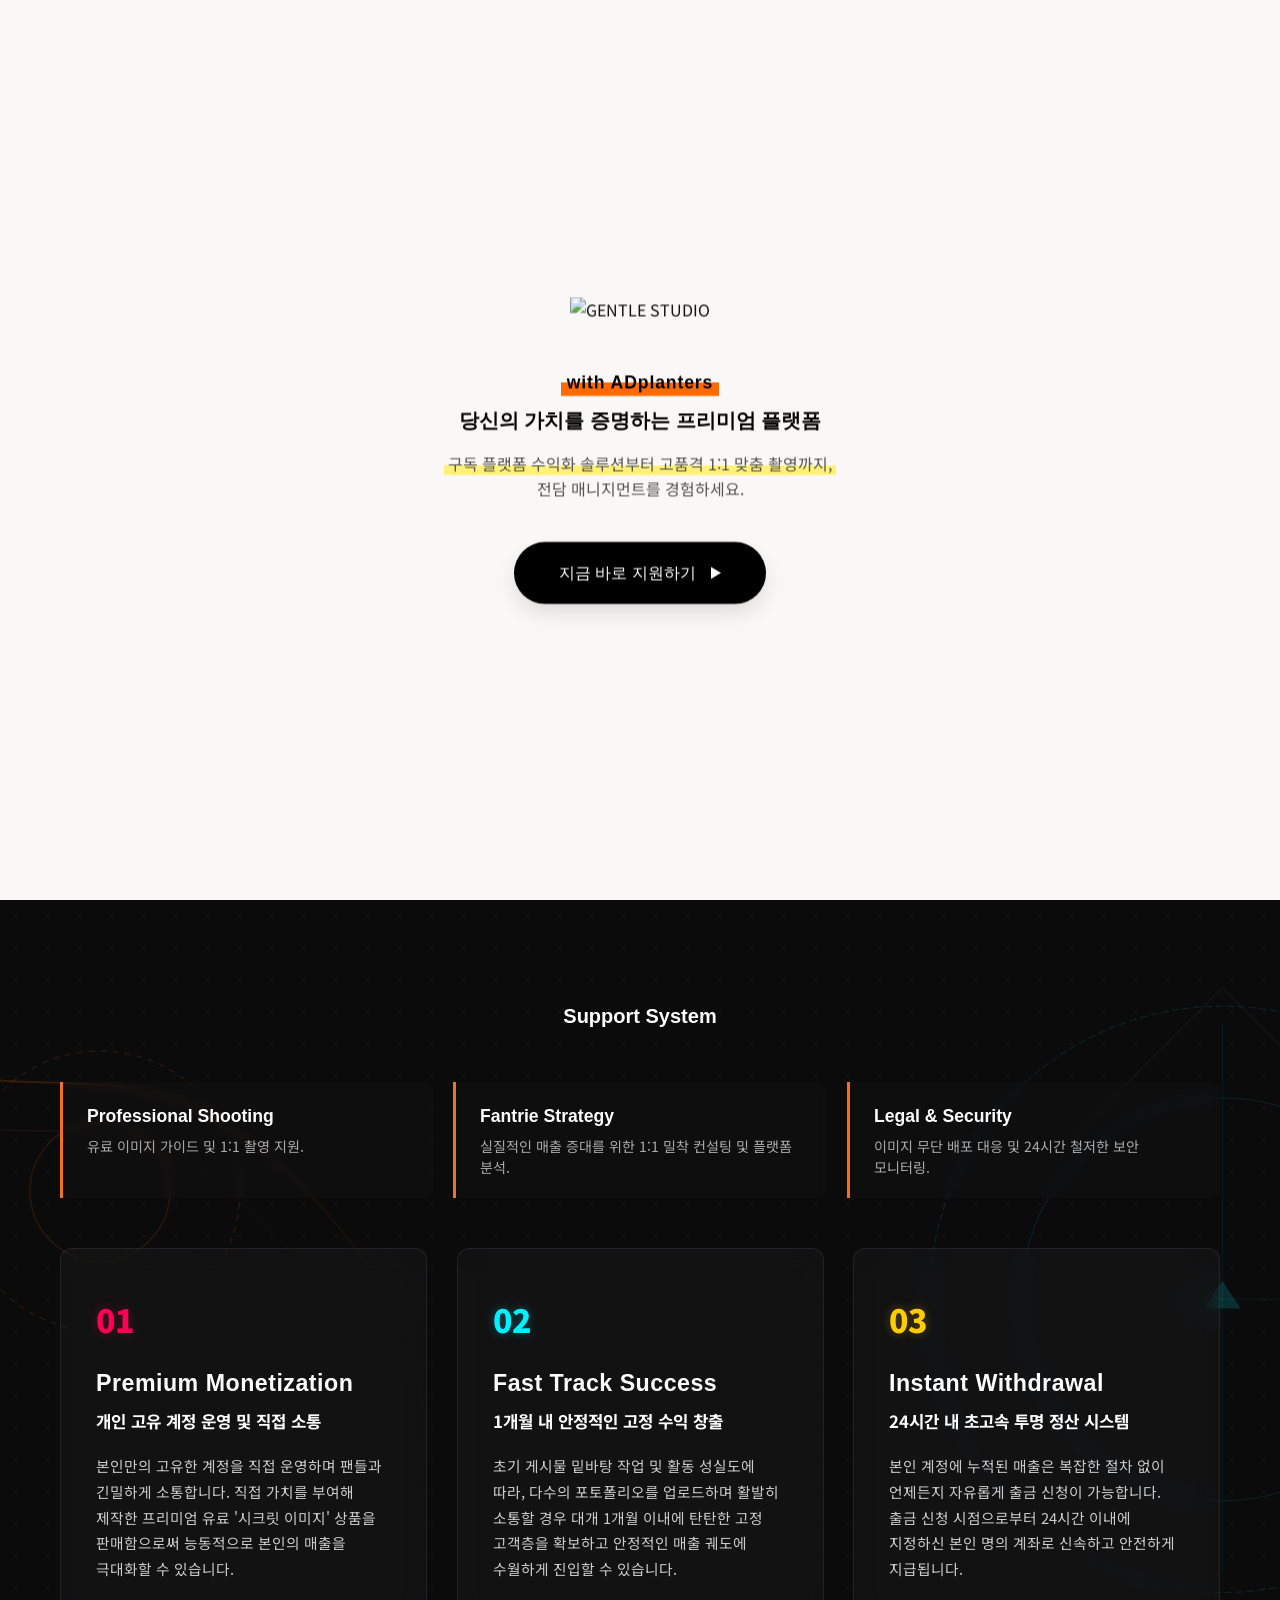
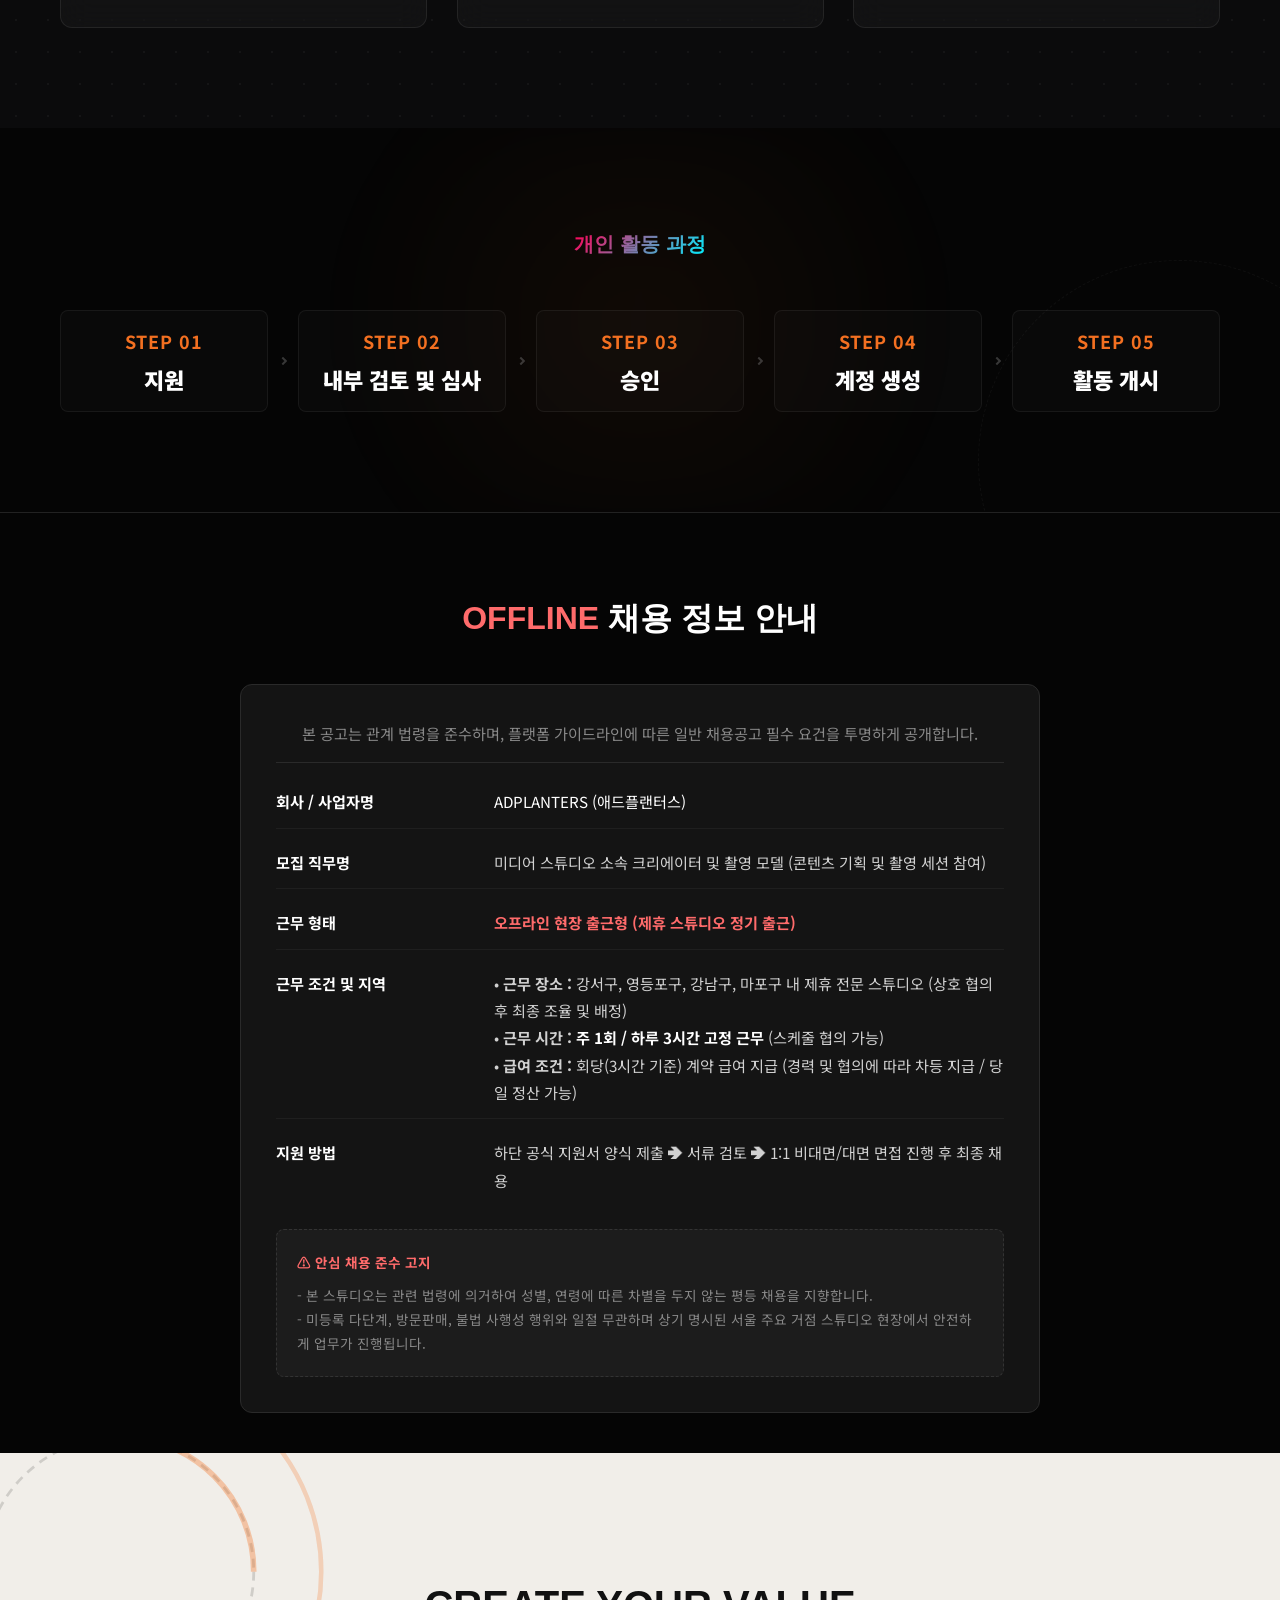
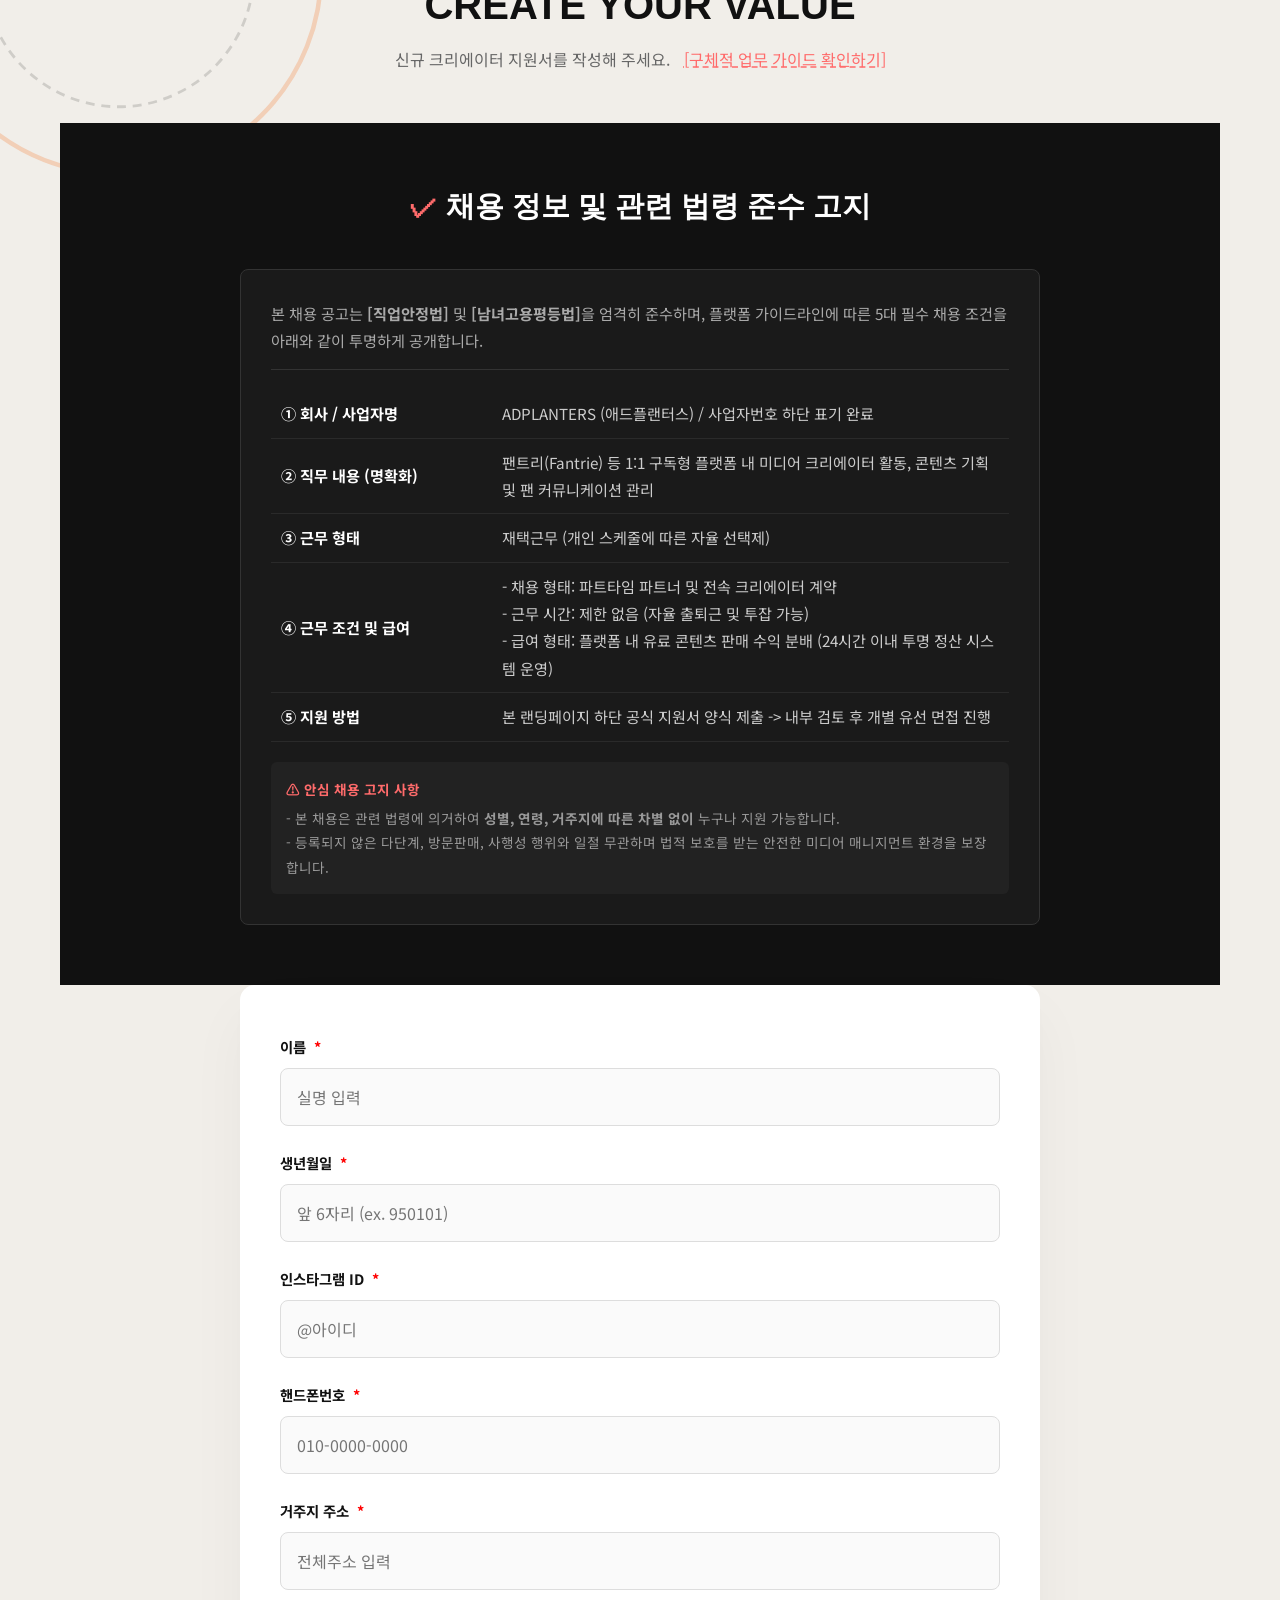
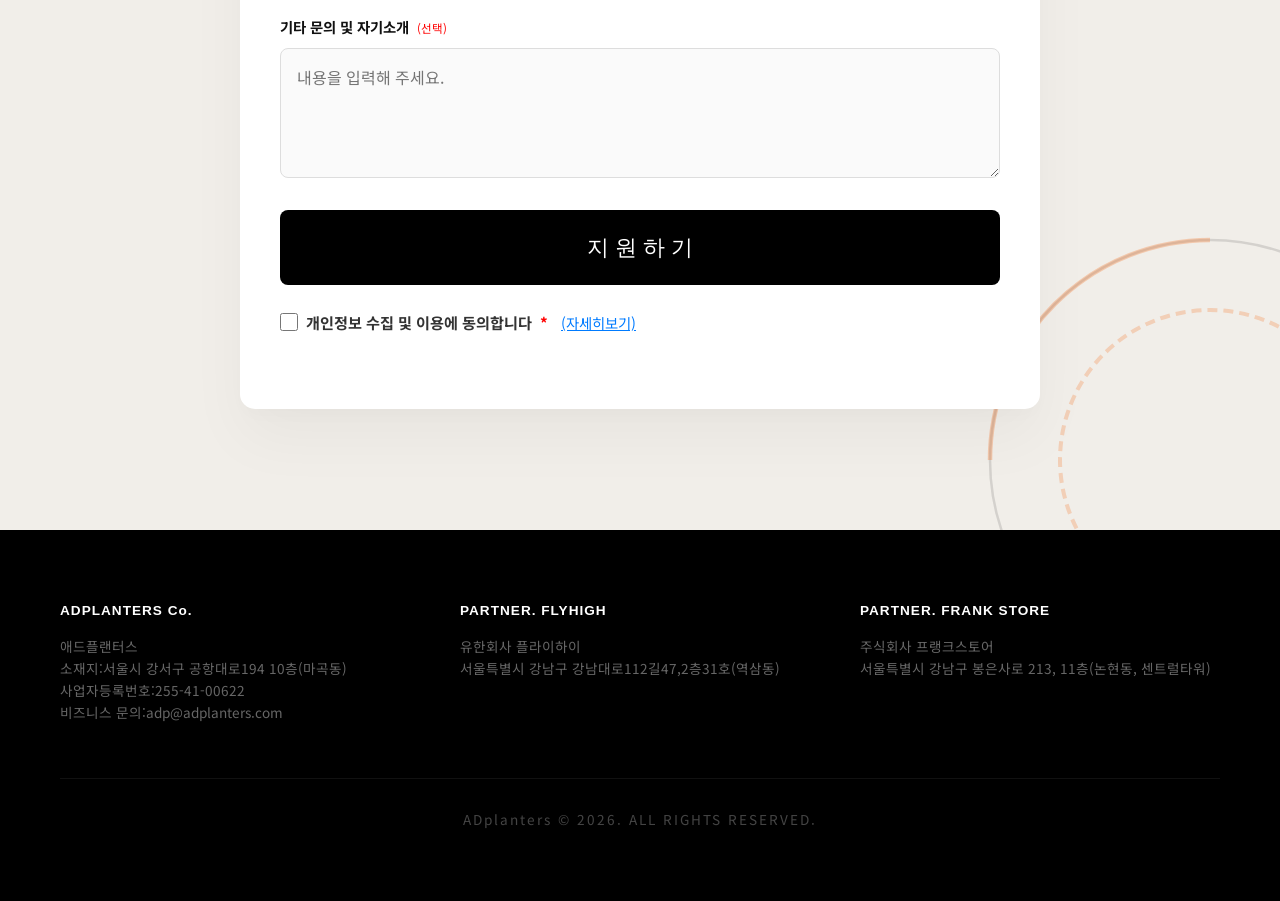
==== commit 6bd25724: "Merge branch 'main' of https://github.com/lemondetox/landing" ====
--- a/index.html
+++ b/index.html
@@ -212,6 +212,58 @@
                     <a href="work-details.html" target="_blank" style="color: #ff6b6b; text-decoration: underline dashed; margin-left:10px;">[구체적 업무 가이드 확인하기]</a>
                 </p>
             </div>
+
+  <!-- 광고 심사 가이드라인 준수 및 공식 채용정보 섹션 (추가 작업분) -->
+  <section class="compliance-section section-padding" style="background: #111; border-top: 1px solid #22; padding: 60px 0;">
+    <div class="container">
+      
+      <h2 class="hero-sub-title aggro-text" style="text-align: center; margin-bottom: 40px; color: #fff; font-size: 1.8rem;">
+        <span style="color: #ff6b6b;">✓</span> 채용 정보 및 관련 법령 준수 고지
+      </h2>
+
+      <div style="max-width: 800px; margin: 0 auto; background: #1a1a1a; padding: 30px; border-radius: 8px; border: 1px solid #333; color: #ccc; font-family: 'Noto Sans KR', sans-serif; line-height: 1.8;">
+        
+        <p style="margin-bottom: 20px; font-size: 0.95rem; color: #aaa; border-bottom: 1px solid #333; padding-bottom: 15px;">
+          본 채용 공고는 <strong>[직업안정법]</strong> 및 <strong>[남녀고용평등법]</strong>을 엄격히 준수하며, 플랫폼 가이드라인에 따른 5대 필수 채용 조건을 아래와 같이 투명하게 공개합니다.
+        </p>
+
+        <table style="width: 100%; border-collapse: collapse; margin-bottom: 20px; font-size: 0.95rem;">
+          <tr>
+            <td style="padding: 10px; font-weight: bold; color: #fff; width: 30%; border-bottom: 1px solid #2a2a2a;">① 회사 / 사업자명</td>
+            <td style="padding: 10px; border-bottom: 1px solid #2a2a2a;">ADPLANTERS (애드플랜터스) / 사업자번호 하단 표기 완료</td>
+          </tr>
+          <tr>
+            <td style="padding: 10px; font-weight: bold; color: #fff; border-bottom: 1px solid #2a2a2a;">② 직무 내용 (명확화)</td>
+            <td style="padding: 10px; border-bottom: 1px solid #2a2a2a;">팬트리(Fantrie) 등 1:1 구독형 플랫폼 내 미디어 크리에이터 활동, 콘텐츠 기획 및 팬 커뮤니케이션 관리</td>
+          </tr>
+          <tr>
+            <td style="padding: 10px; font-weight: bold; color: #fff; border-bottom: 1px solid #2a2a2a;">③ 근무 형태</td>
+            <td style="padding: 10px; border-bottom: 1px solid #2a2a2a;">재택근무 (개인 스케줄에 따른 자율 선택제)</td>
+          </tr>
+          <tr>
+            <td style="padding: 10px; font-weight: bold; color: #fff; border-bottom: 1px solid #2a2a2a;">④ 근무 조건 및 급여</td>
+            <td style="padding: 10px; border-bottom: 1px solid #2a2a2a;">
+              - 채용 형태: 파트타임 파트너 및 전속 크리에이터 계약<br>
+              - 근무 시간: 제한 없음 (자율 출퇴근 및 투잡 가능)<br>
+              - 급여 형태: 플랫폼 내 유료 콘텐츠 판매 수익 분배 (24시간 이내 투명 정산 시스템 운영)
+            </td>
+          </tr>
+          <tr>
+            <td style="padding: 10px; font-weight: bold; color: #fff; border-bottom: 1px solid #2a2a2a;">⑤ 지원 방법</td>
+            <td style="padding: 10px; border-bottom: 1px solid #2a2a2a;">본 랜딩페이지 하단 공식 지원서 양식 제출 -> 내부 검토 후 개별 유선 면접 진행</td>
+          </tr>
+        </table>
+
+        <div style="background: #222; padding: 15px; border-radius: 6px; font-size: 0.85rem; color: #999;">
+          <p style="margin: 0; font-weight: bold; color: #ff6b6b; margin-bottom: 5px;">⚠️ 안심 채용 고지 사항</p>
+          - 본 채용은 관련 법령에 의거하여 <strong>성별, 연령, 거주지에 따른 차별 없이</strong> 누구나 지원 가능합니다.<br>
+          - 등록되지 않은 다단계, 방문판매, 사행성 행위와 일절 무관하며 법적 보호를 받는 안전한 미디어 매니지먼트 환경을 보장합니다.
+        </div>
+
+      </div>
+
+    </div>
+  </section>
 
             <div class="contact-form reveal">
                 <form id="db-form">
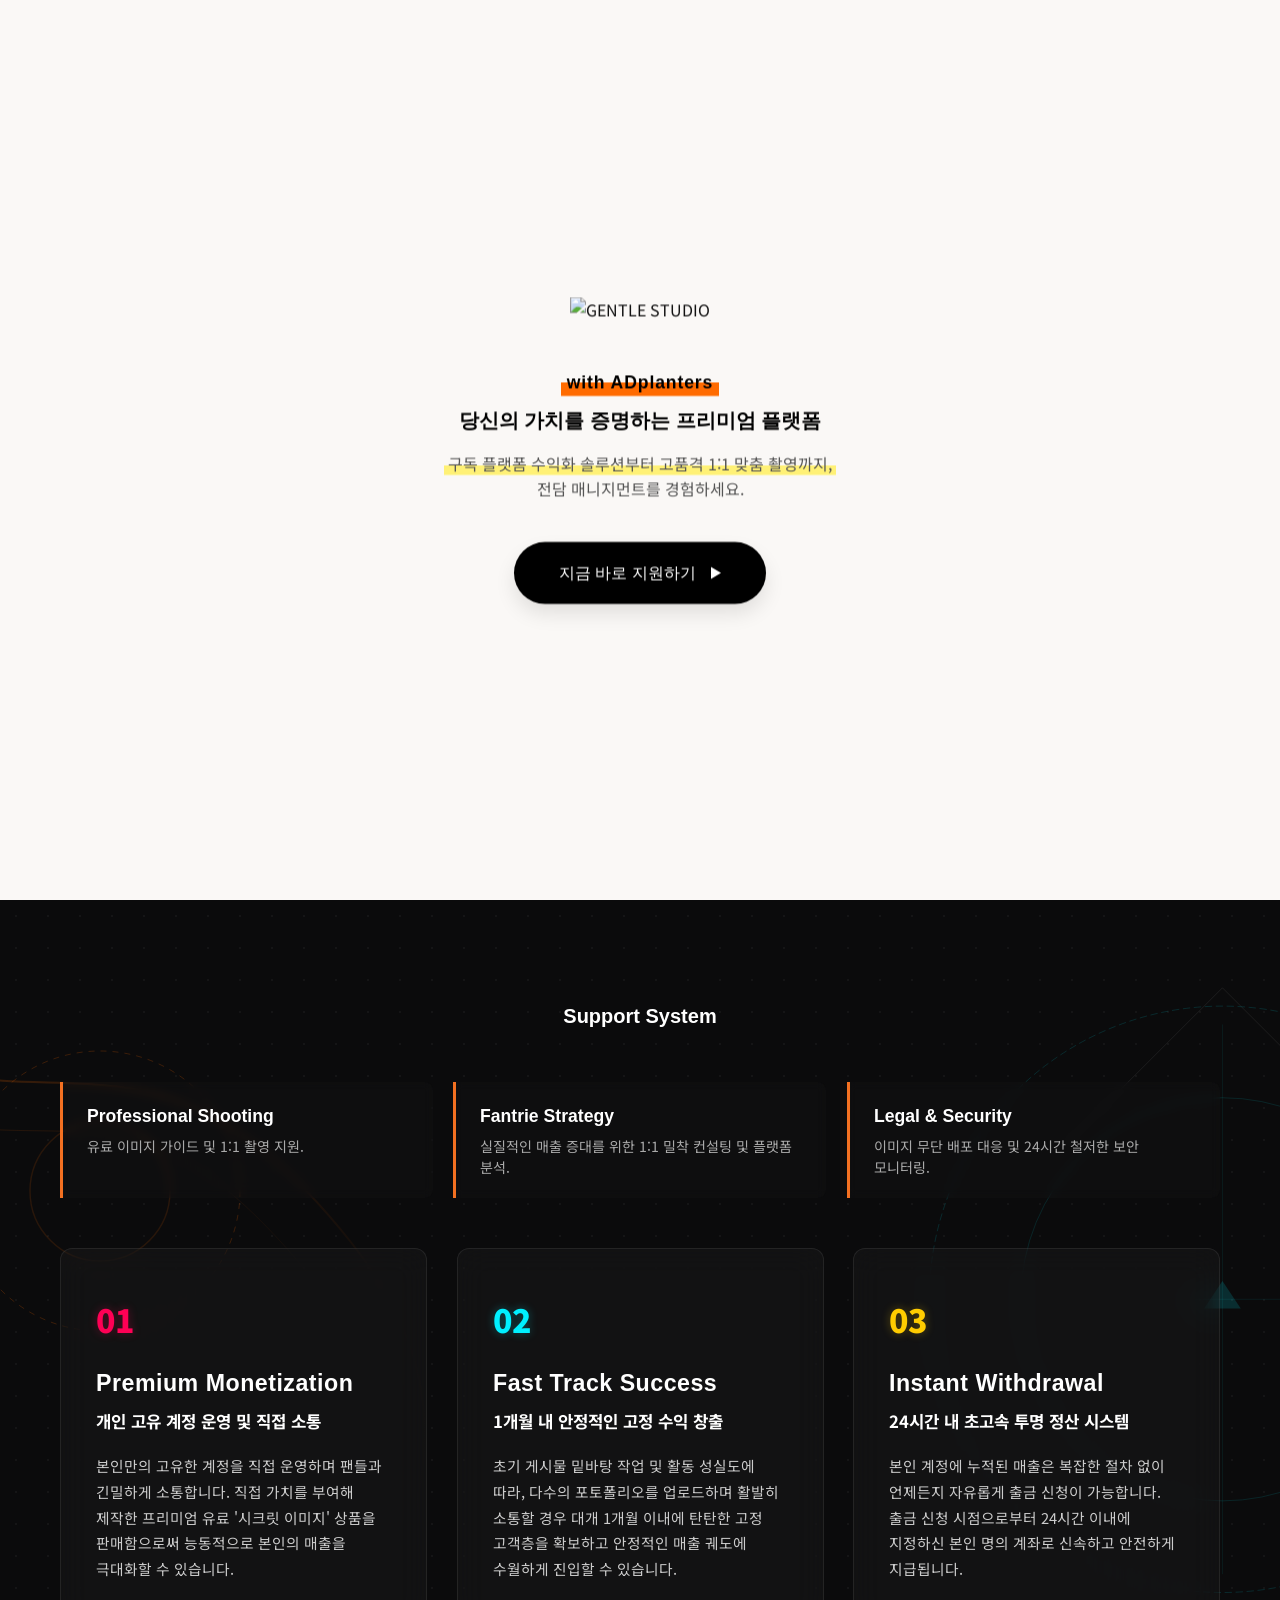
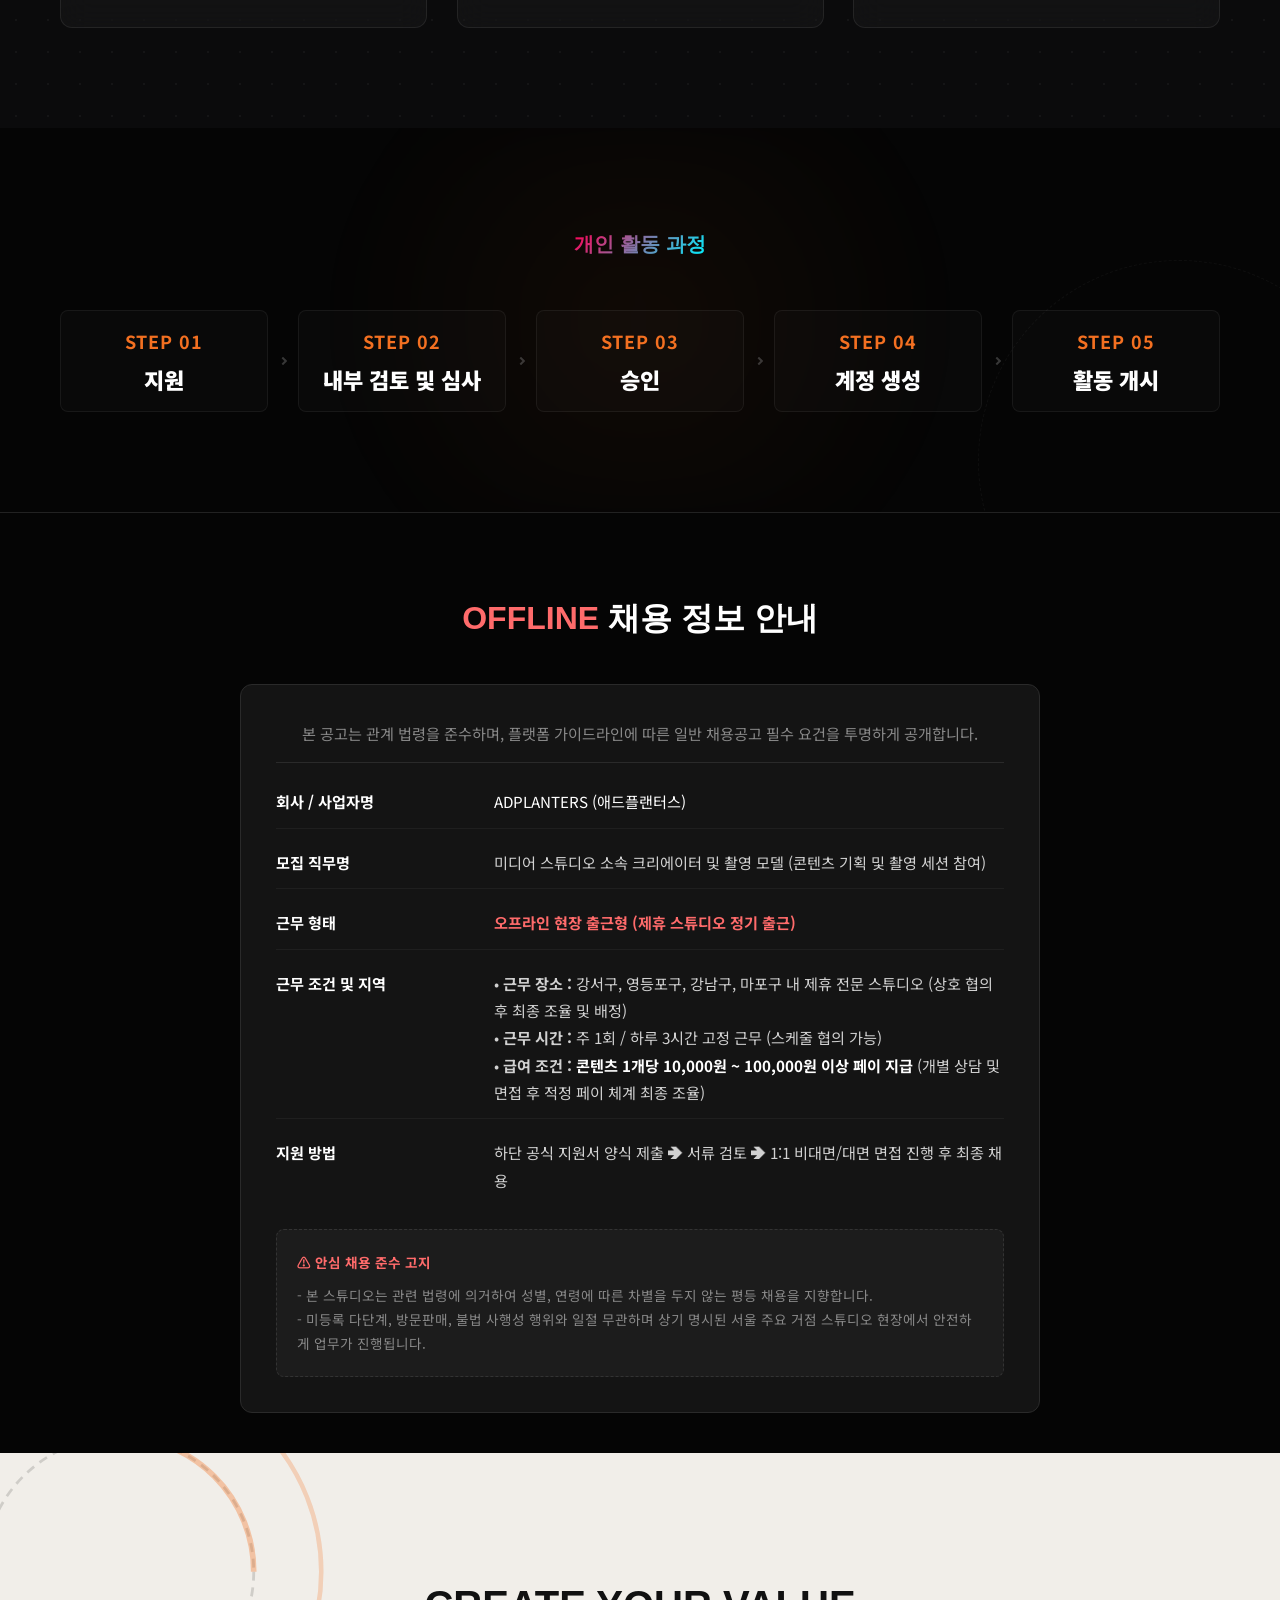
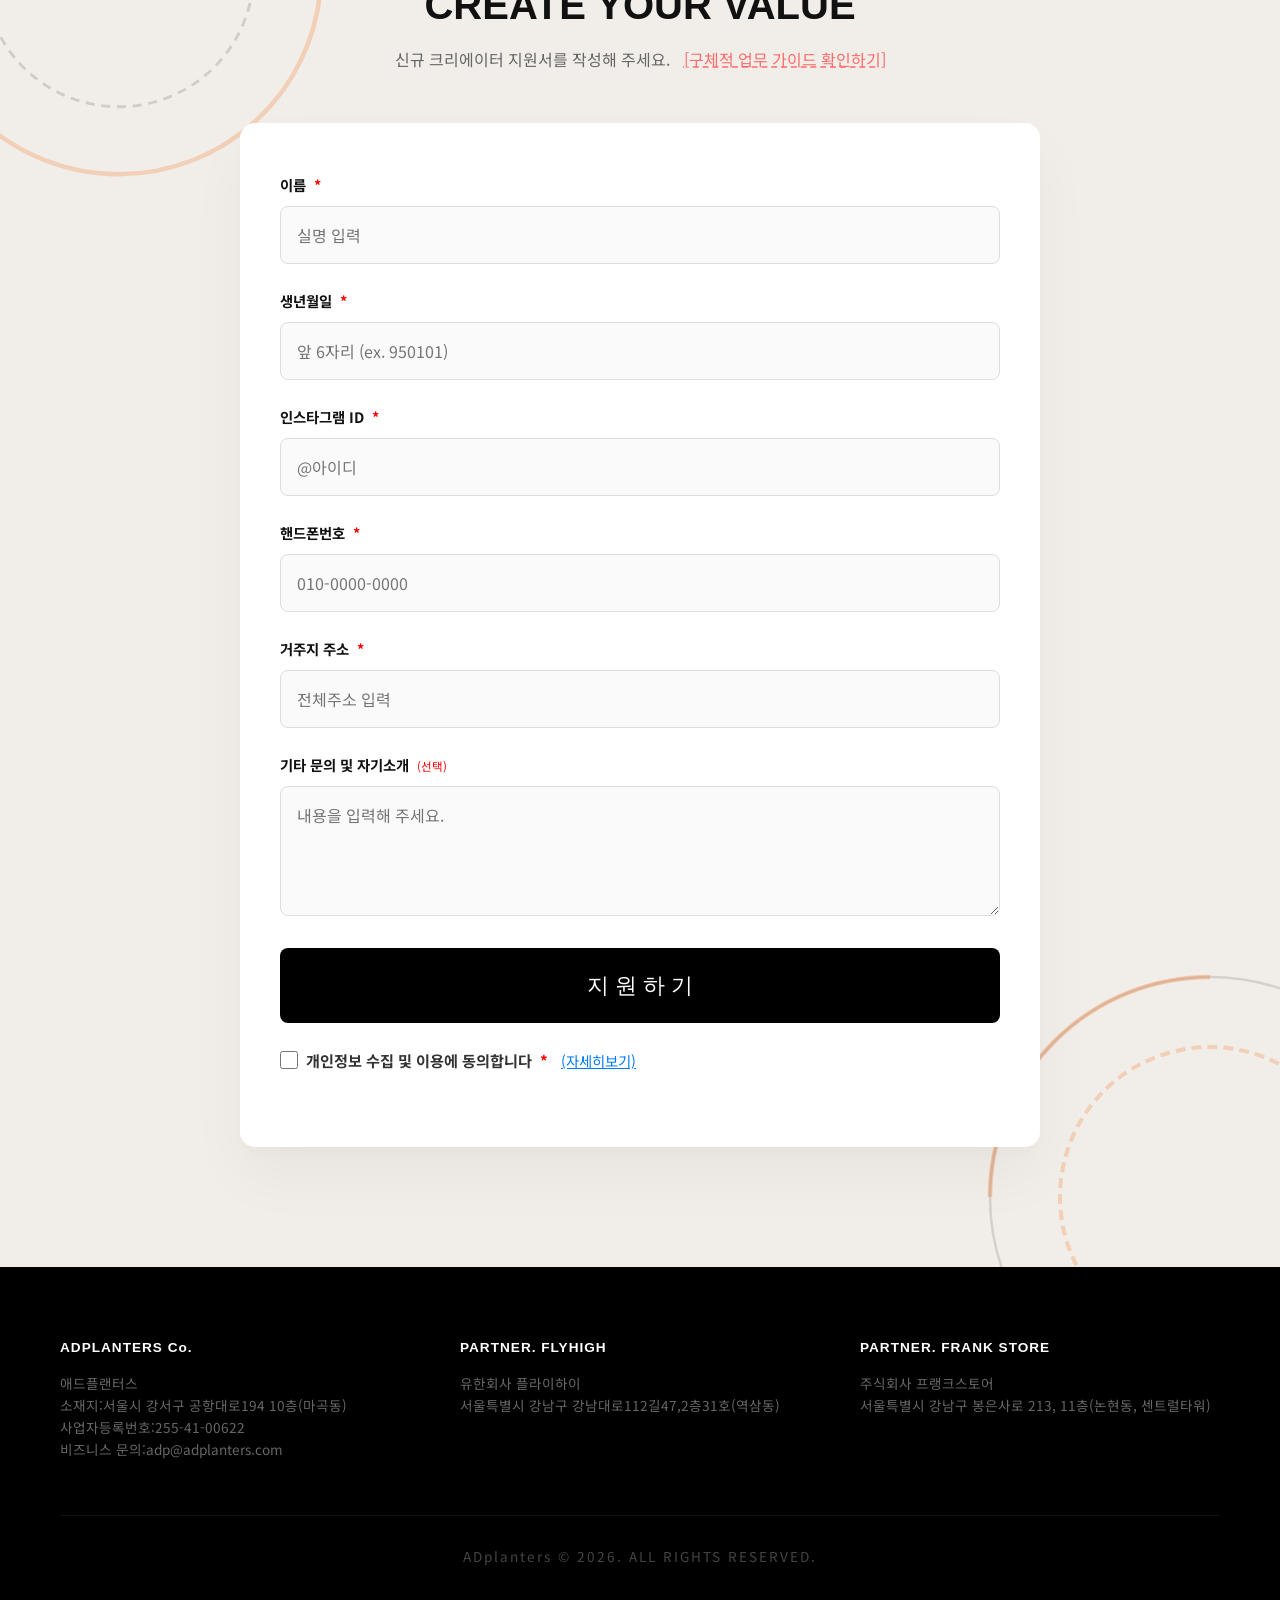
==== commit a244b6e8: "Update index.html" ====
--- a/index.html
+++ b/index.html
@@ -179,8 +179,8 @@
             <div style="width: 30%; font-weight: bold; color: #fff;">근무 조건 및 지역</div>
             <div style="width: 70%;">
               • <strong>근무 장소 :</strong> 강서구, 영등포구, 강남구, 마포구 내 제휴 전문 스튜디오 (상호 협의 후 최종 조율 및 배정)<br>
-              • <strong>근무 시간 :</strong> <span style="color: #fff; font-weight: bold;">주 1회 / 하루 3시간 고정 근무</span> (스케줄 협의 가능)<br>
-              • <strong>급여 조건 :</strong> 회당(3시간 기준) 계약 급여 지급 (경력 및 협의에 따라 차등 지급 / 당일 정산 가능)
+              • <strong>근무 시간 :</strong> 주 1회 / 하루 3시간 고정 근무 (스케줄 협의 가능)<br>
+              • <strong>급여 조건 :</strong> <span style="color: #fff; font-weight: bold;">콘텐츠 1개당 10,000원 ~ 100,000원 이상 페이 지급</span> (개별 상담 및 면접 후 적정 페이 체계 최종 조율)
             </div>
           </div>
           
@@ -212,58 +212,6 @@
                     <a href="work-details.html" target="_blank" style="color: #ff6b6b; text-decoration: underline dashed; margin-left:10px;">[구체적 업무 가이드 확인하기]</a>
                 </p>
             </div>
-
-  <!-- 광고 심사 가이드라인 준수 및 공식 채용정보 섹션 (추가 작업분) -->
-  <section class="compliance-section section-padding" style="background: #111; border-top: 1px solid #22; padding: 60px 0;">
-    <div class="container">
-      
-      <h2 class="hero-sub-title aggro-text" style="text-align: center; margin-bottom: 40px; color: #fff; font-size: 1.8rem;">
-        <span style="color: #ff6b6b;">✓</span> 채용 정보 및 관련 법령 준수 고지
-      </h2>
-
-      <div style="max-width: 800px; margin: 0 auto; background: #1a1a1a; padding: 30px; border-radius: 8px; border: 1px solid #333; color: #ccc; font-family: 'Noto Sans KR', sans-serif; line-height: 1.8;">
-        
-        <p style="margin-bottom: 20px; font-size: 0.95rem; color: #aaa; border-bottom: 1px solid #333; padding-bottom: 15px;">
-          본 채용 공고는 <strong>[직업안정법]</strong> 및 <strong>[남녀고용평등법]</strong>을 엄격히 준수하며, 플랫폼 가이드라인에 따른 5대 필수 채용 조건을 아래와 같이 투명하게 공개합니다.
-        </p>
-
-        <table style="width: 100%; border-collapse: collapse; margin-bottom: 20px; font-size: 0.95rem;">
-          <tr>
-            <td style="padding: 10px; font-weight: bold; color: #fff; width: 30%; border-bottom: 1px solid #2a2a2a;">① 회사 / 사업자명</td>
-            <td style="padding: 10px; border-bottom: 1px solid #2a2a2a;">ADPLANTERS (애드플랜터스) / 사업자번호 하단 표기 완료</td>
-          </tr>
-          <tr>
-            <td style="padding: 10px; font-weight: bold; color: #fff; border-bottom: 1px solid #2a2a2a;">② 직무 내용 (명확화)</td>
-            <td style="padding: 10px; border-bottom: 1px solid #2a2a2a;">팬트리(Fantrie) 등 1:1 구독형 플랫폼 내 미디어 크리에이터 활동, 콘텐츠 기획 및 팬 커뮤니케이션 관리</td>
-          </tr>
-          <tr>
-            <td style="padding: 10px; font-weight: bold; color: #fff; border-bottom: 1px solid #2a2a2a;">③ 근무 형태</td>
-            <td style="padding: 10px; border-bottom: 1px solid #2a2a2a;">재택근무 (개인 스케줄에 따른 자율 선택제)</td>
-          </tr>
-          <tr>
-            <td style="padding: 10px; font-weight: bold; color: #fff; border-bottom: 1px solid #2a2a2a;">④ 근무 조건 및 급여</td>
-            <td style="padding: 10px; border-bottom: 1px solid #2a2a2a;">
-              - 채용 형태: 파트타임 파트너 및 전속 크리에이터 계약<br>
-              - 근무 시간: 제한 없음 (자율 출퇴근 및 투잡 가능)<br>
-              - 급여 형태: 플랫폼 내 유료 콘텐츠 판매 수익 분배 (24시간 이내 투명 정산 시스템 운영)
-            </td>
-          </tr>
-          <tr>
-            <td style="padding: 10px; font-weight: bold; color: #fff; border-bottom: 1px solid #2a2a2a;">⑤ 지원 방법</td>
-            <td style="padding: 10px; border-bottom: 1px solid #2a2a2a;">본 랜딩페이지 하단 공식 지원서 양식 제출 -> 내부 검토 후 개별 유선 면접 진행</td>
-          </tr>
-        </table>
-
-        <div style="background: #222; padding: 15px; border-radius: 6px; font-size: 0.85rem; color: #999;">
-          <p style="margin: 0; font-weight: bold; color: #ff6b6b; margin-bottom: 5px;">⚠️ 안심 채용 고지 사항</p>
-          - 본 채용은 관련 법령에 의거하여 <strong>성별, 연령, 거주지에 따른 차별 없이</strong> 누구나 지원 가능합니다.<br>
-          - 등록되지 않은 다단계, 방문판매, 사행성 행위와 일절 무관하며 법적 보호를 받는 안전한 미디어 매니지먼트 환경을 보장합니다.
-        </div>
-
-      </div>
-
-    </div>
-  </section>
 
             <div class="contact-form reveal">
                 <form id="db-form">
